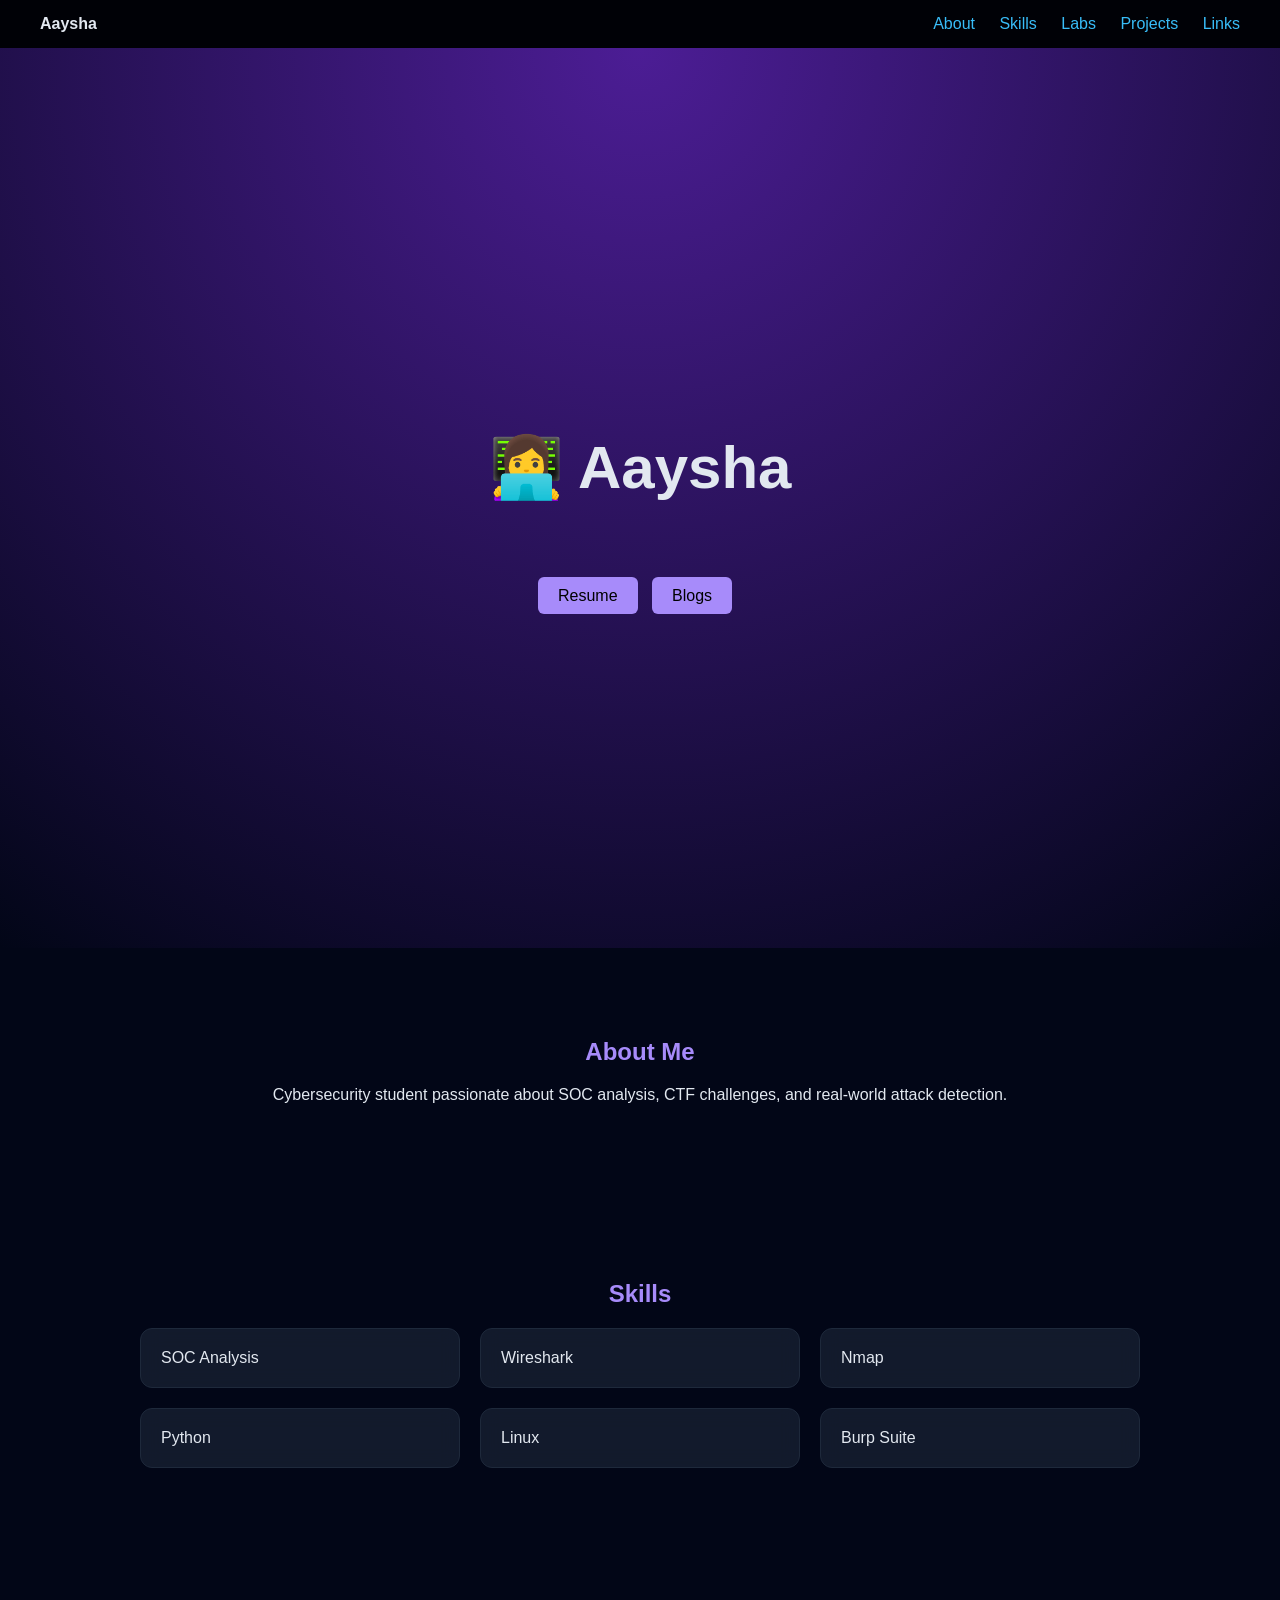
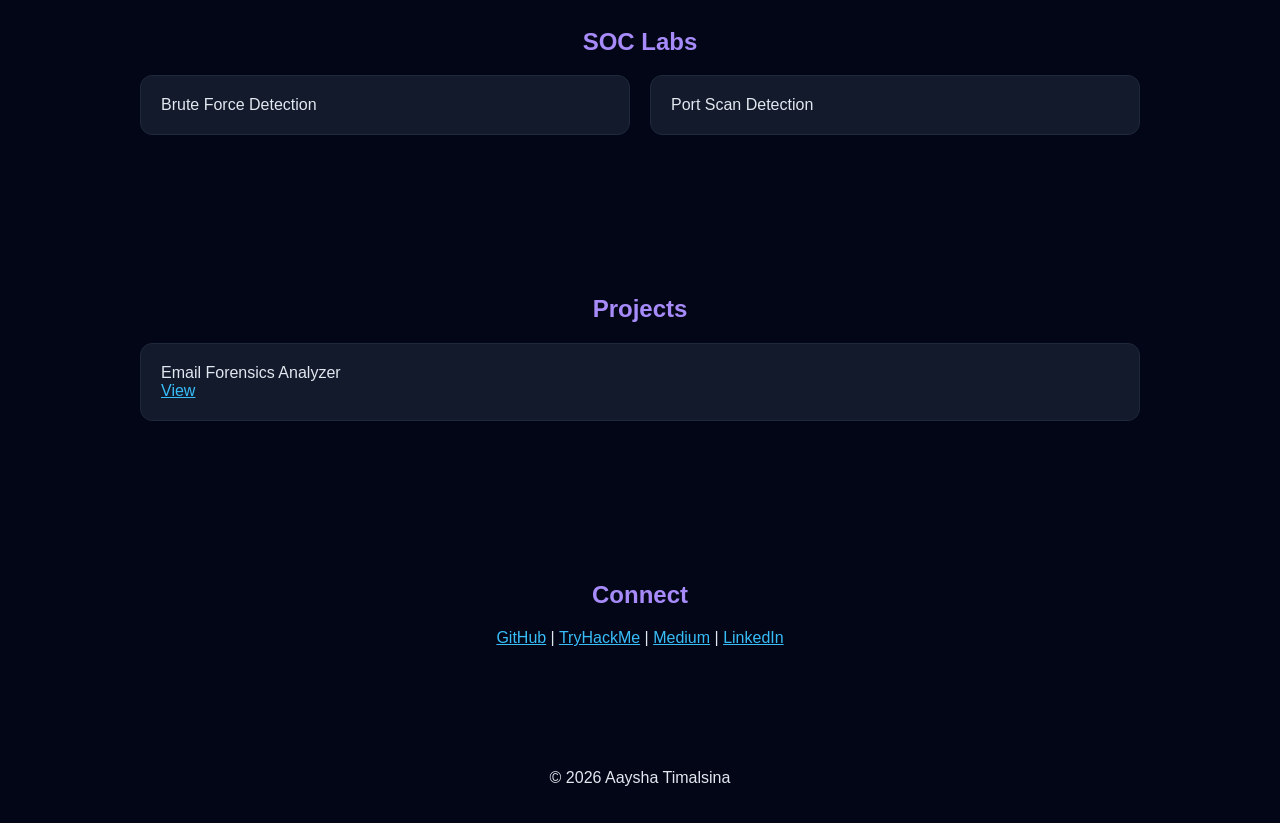
==== index.html @ 5ca28320 "Update index.html" ====
<!DOCTYPE html>

<html lang="en">
<head>
<meta charset="UTF-8">
<title>Aaysha | Cybersecurity Portfolio</title>

<style>
body {
  margin: 0;
  font-family: 'Segoe UI', sans-serif;
  background: #020617;
  color: #e2e8f0;
}

/* NAVBAR */
nav {
  display: flex;
  justify-content: space-between;
  padding: 15px 40px;
  background: rgba(0,0,0,0.7);
  backdrop-filter: blur(10px);
  position: sticky;
  top: 0;
}

nav a {
  color: #38bdf8;
  margin-left: 20px;
  text-decoration: none;
  transition: 0.3s;
}

nav a:hover {
  color: #a78bfa;
}

/* HERO */
.hero {
  height: 100vh;
  display: flex;
  flex-direction: column;
  justify-content: center;
  align-items: center;
  background: radial-gradient(circle at top, #4c1d95, #020617);
  text-align: center;
}

.hero h1 {
  font-size: 60px;
}

.typing {
  color: #a78bfa;
  font-size: 22px;
}

/* BUTTON */
.btn {
  margin-top: 15px;
  padding: 10px 20px;
  background: #a78bfa;
  color: black;
  border-radius: 6px;
  text-decoration: none;
  margin-right: 10px;
}

/* SECTION */
section {
  padding: 70px 20px;
  max-width: 1000px;
  margin: auto;
  opacity: 0;
  transform: translateY(40px);
  transition: 0.6s;
}

section.show {
  opacity: 1;
  transform: translateY(0);
}

h2 {
  text-align: center;
  color: #a78bfa;
}

/* GRID */
.grid {
  display: grid;
  grid-template-columns: repeat(auto-fit, minmax(250px, 1fr));
  gap: 20px;
}

/* CARD */
.card {
  background: rgba(30,41,59,0.6);
  padding: 20px;
  border-radius: 12px;
  backdrop-filter: blur(10px);
  border: 1px solid #1e293b;
  transition: 0.3s;
}

.card:hover {
  transform: translateY(-10px);
  border-color: #a78bfa;
  box-shadow: 0 0 20px #a78bfa33;
}

/* LINKS */
a {
  color: #38bdf8;
}

/* FOOTER */
footer {
  text-align: center;
  padding: 20px;
  background: #020617;
}
</style>

</head>

<body>

<nav>
  <div><strong>Aaysha</strong></div>
  <div>
    <a href="#about">About</a>
    <a href="#skills">Skills</a>
    <a href="#labs">Labs</a>
    <a href="#projects">Projects</a>
    <a href="#links">Links</a>
  </div>
</nav>

<div class="hero">
  <h1>👩‍💻 Aaysha</h1>
  <p class="typing" id="typing"></p>

  <div>
    <a href="resume.pdf" class="btn">Resume</a>
    <a href="blog.html" class="btn">Blogs</a>
  </div>
</div>

<section id="about">
  <h2>About Me</h2>
  <p style="text-align:center;">
    Cybersecurity student passionate about SOC analysis, CTF challenges, and real-world attack detection.
  </p>
</section>

<section id="skills">
  <h2>Skills</h2>
  <div class="grid">
    <div class="card">SOC Analysis</div>
    <div class="card">Wireshark</div>
    <div class="card">Nmap</div>
    <div class="card">Python</div>
    <div class="card">Linux</div>
    <div class="card">Burp Suite</div>
  </div>
</section>

<section id="labs">
  <h2>SOC Labs</h2>
  <div class="grid">
    <div class="card">Brute Force Detection</div>
    <div class="card">Port Scan Detection</div>
  </div>
</section>

<section id="projects">
  <h2>Projects</h2>
  <div class="grid">
    <div class="card">
      Email Forensics Analyzer<br>
      <a href="https://github.com/aaysha000/Email_Forensic_Tool">View</a>
    </div>
  </div>
</section>

<section id="links">
  <h2>Connect</h2>
  <p style="text-align:center;">
    <a href="https://github.com/aaysha000">GitHub</a> |
    <a href="https://tryhackme.com/p/aayshatimalsina">TryHackMe</a> |
    <a href="https://medium.com/@aayshatimalsina">Medium</a> |
    <a href="https://www.linkedin.com/in/aaysha-timalsina-07a197367/">LinkedIn</a>
  </p>
</section>

<footer>
  <p>© 2026 Aaysha Timalsina</p>
</footer>

<script>
const text = ["SOC Analyst", "CTF Player", "Cybersecurity Student"];
let i = 0, j = 0, current = "", isDeleting = false;

function type() {
  current = text[i];
  document.getElementById("typing").innerHTML = current.substring(0, j);

  if (!isDeleting && j < current.length) {
    j++;
  } else if (isDeleting && j > 0) {
    j--;
  } else {
    isDeleting = !isDeleting;
    if (!isDeleting) i = (i + 1) % text.length;
  }

  setTimeout(type, isDeleting ? 50 : 100);
}
type();

/* SCROLL ANIMATION */
const sections = document.querySelectorAll("section");
window.addEventListener("scroll", () => {
  sections.forEach(sec => {
    const top = sec.getBoundingClientRect().top;
    if (top < window.innerHeight - 100) {
      sec.classList.add("show");
    }
  });
});
</script>

</body>
</html>
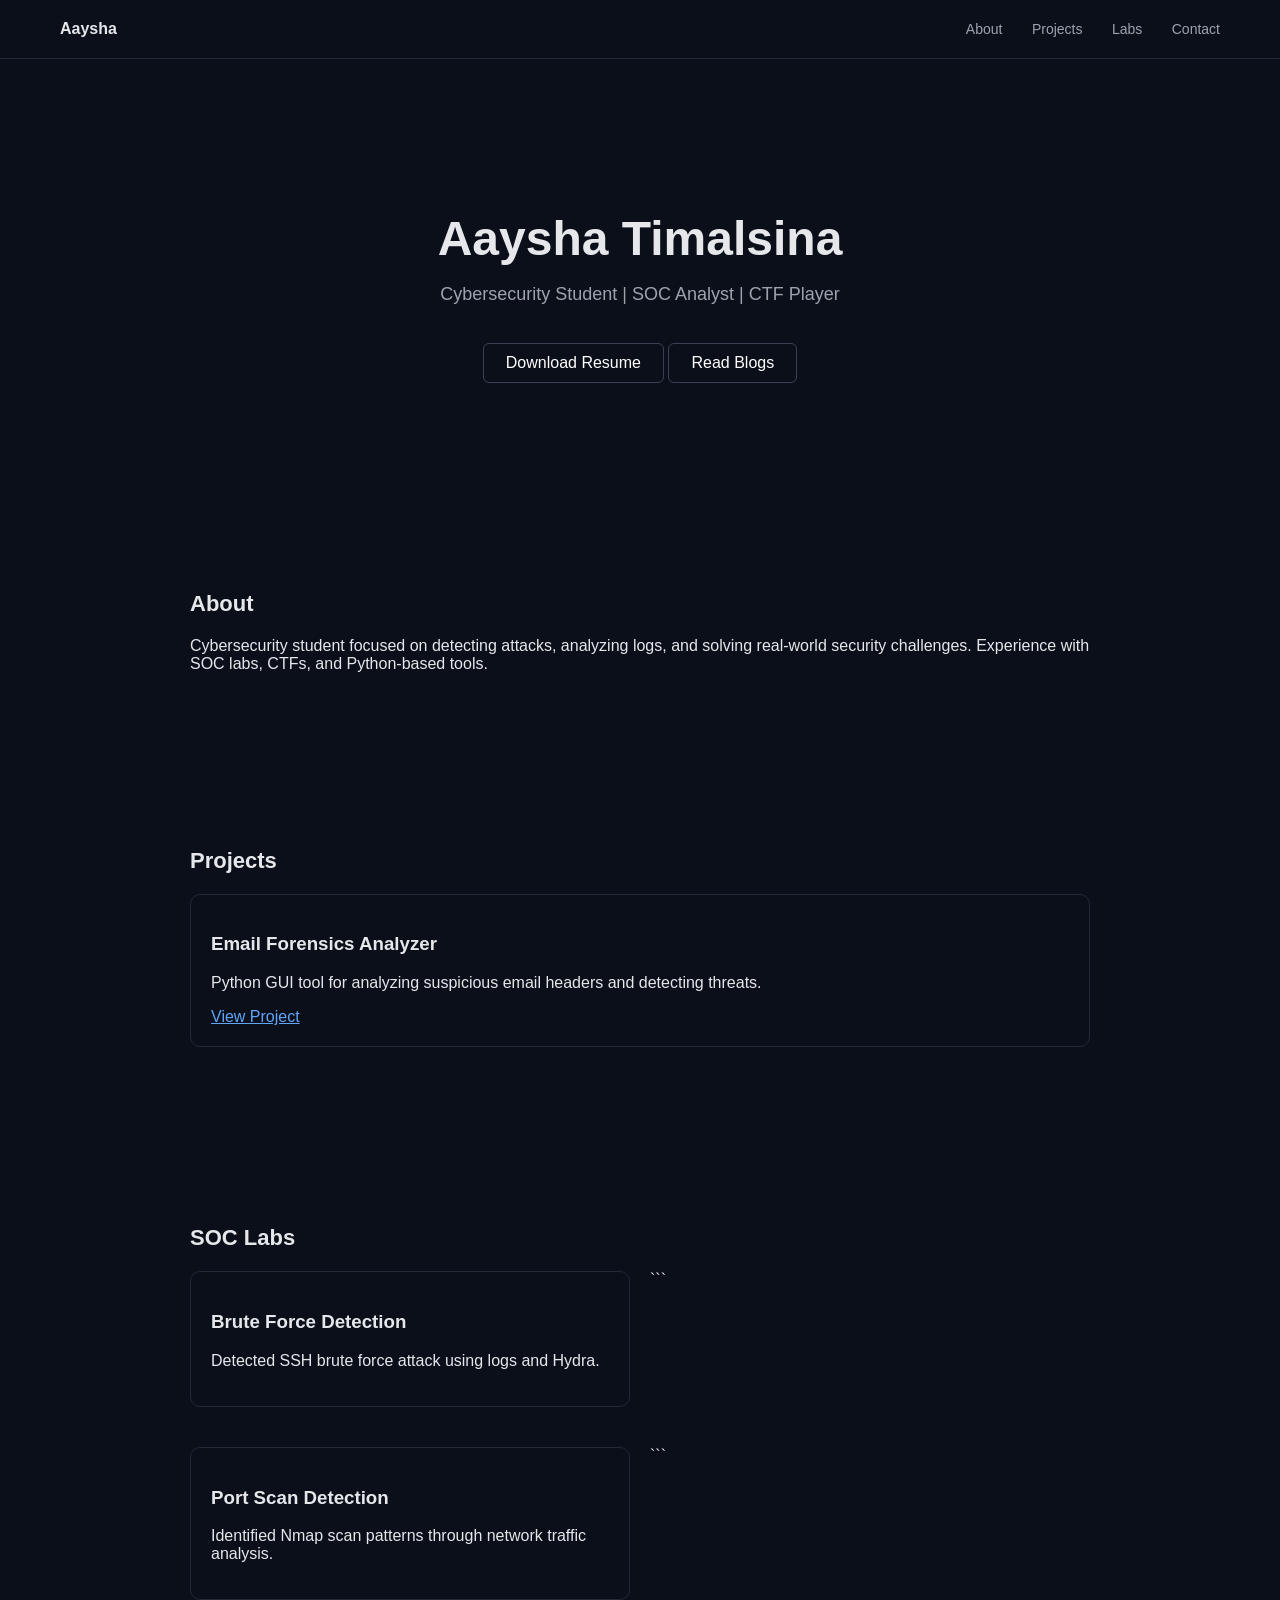
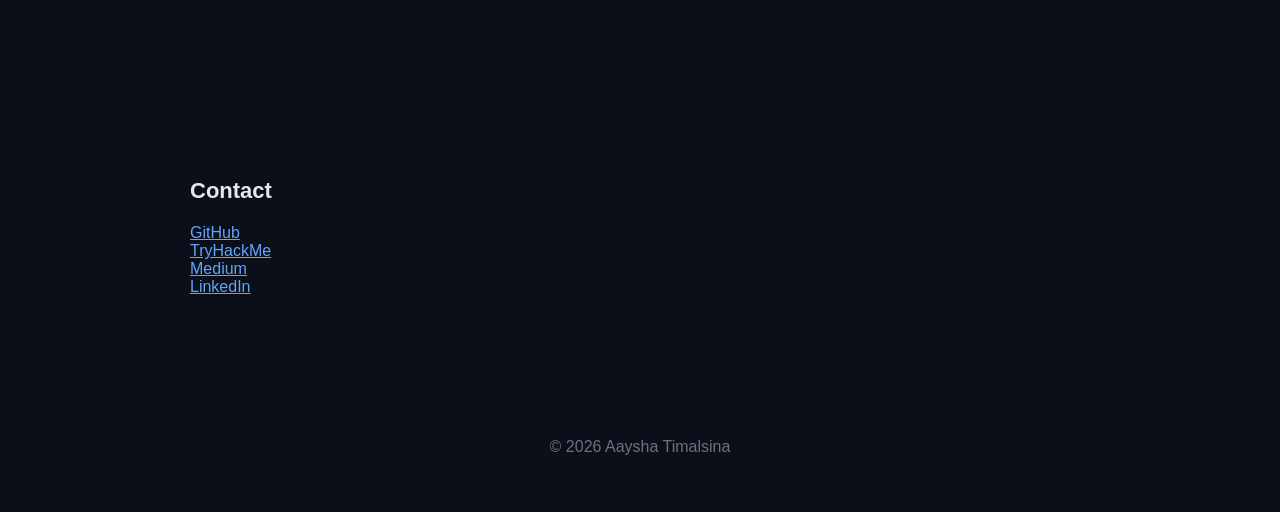
==== commit 57e41316: "Update index.html" ====
--- a/index.html
+++ b/index.html
@@ -3,122 +3,108 @@
 <html lang="en">
 <head>
 <meta charset="UTF-8">
-<title>Aaysha | Cybersecurity Portfolio</title>
+<title>Aaysha Timalsina | Cybersecurity Portfolio</title>
 
 <style>
 body {
   margin: 0;
-  font-family: 'Segoe UI', sans-serif;
-  background: #020617;
-  color: #e2e8f0;
+  font-family: -apple-system, BlinkMacSystemFont, "Segoe UI", sans-serif;
+  background: #0b0f19;
+  color: #e5e7eb;
 }
 
 /* NAVBAR */
 nav {
   display: flex;
   justify-content: space-between;
-  padding: 15px 40px;
-  background: rgba(0,0,0,0.7);
-  backdrop-filter: blur(10px);
-  position: sticky;
-  top: 0;
+  padding: 20px 60px;
+  border-bottom: 1px solid #1f2937;
 }
 
 nav a {
-  color: #38bdf8;
-  margin-left: 20px;
+  color: #9ca3af;
+  margin-left: 25px;
+  text-decoration: none;
+  font-size: 14px;
+}
+
+nav a:hover {
+  color: #ffffff;
+}
+
+/* HERO */
+.hero {
+  padding: 120px 20px;
+  text-align: center;
+}
+
+.hero h1 {
+  font-size: 48px;
+  margin-bottom: 10px;
+}
+
+.hero p {
+  font-size: 18px;
+  color: #9ca3af;
+}
+
+.btn {
+  display: inline-block;
+  margin-top: 20px;
+  padding: 10px 22px;
+  border: 1px solid #374151;
+  border-radius: 6px;
+  color: white;
   text-decoration: none;
   transition: 0.3s;
 }
 
-nav a:hover {
-  color: #a78bfa;
-}
-
-/* HERO */
-.hero {
-  height: 100vh;
-  display: flex;
-  flex-direction: column;
-  justify-content: center;
-  align-items: center;
-  background: radial-gradient(circle at top, #4c1d95, #020617);
-  text-align: center;
-}
-
-.hero h1 {
-  font-size: 60px;
-}
-
-.typing {
-  color: #a78bfa;
-  font-size: 22px;
-}
-
-/* BUTTON */
-.btn {
-  margin-top: 15px;
-  padding: 10px 20px;
-  background: #a78bfa;
-  color: black;
-  border-radius: 6px;
-  text-decoration: none;
-  margin-right: 10px;
+.btn:hover {
+  background: #111827;
 }
 
 /* SECTION */
 section {
+  max-width: 900px;
+  margin: auto;
   padding: 70px 20px;
-  max-width: 1000px;
-  margin: auto;
-  opacity: 0;
-  transform: translateY(40px);
-  transition: 0.6s;
-}
-
-section.show {
-  opacity: 1;
-  transform: translateY(0);
 }
 
 h2 {
-  text-align: center;
-  color: #a78bfa;
+  font-size: 22px;
+  margin-bottom: 20px;
+}
+
+/* CARDS */
+.card {
+  padding: 20px;
+  border: 1px solid #1f2937;
+  border-radius: 10px;
+  margin-bottom: 20px;
+  transition: 0.3s;
+}
+
+.card:hover {
+  border-color: #4b5563;
 }
 
 /* GRID */
 .grid {
   display: grid;
-  grid-template-columns: repeat(auto-fit, minmax(250px, 1fr));
+  grid-template-columns: 1fr 1fr;
   gap: 20px;
-}
-
-/* CARD */
-.card {
-  background: rgba(30,41,59,0.6);
-  padding: 20px;
-  border-radius: 12px;
-  backdrop-filter: blur(10px);
-  border: 1px solid #1e293b;
-  transition: 0.3s;
-}
-
-.card:hover {
-  transform: translateY(-10px);
-  border-color: #a78bfa;
-  box-shadow: 0 0 20px #a78bfa33;
 }
 
 /* LINKS */
 a {
-  color: #38bdf8;
+  color: #60a5fa;
 }
 
 /* FOOTER */
 footer {
   text-align: center;
-  padding: 20px;
-  background: #020617;
+  padding: 40px;
+  color: #6b7280;
 }
 </style>
 
@@ -130,106 +116,74 @@
   <div><strong>Aaysha</strong></div>
   <div>
     <a href="#about">About</a>
-    <a href="#skills">Skills</a>
+    <a href="#projects">Projects</a>
     <a href="#labs">Labs</a>
-    <a href="#projects">Projects</a>
-    <a href="#links">Links</a>
+    <a href="#contact">Contact</a>
   </div>
 </nav>
 
 <div class="hero">
-  <h1>👩‍💻 Aaysha</h1>
-  <p class="typing" id="typing"></p>
+  <h1>Aaysha Timalsina</h1>
+  <p>Cybersecurity Student | SOC Analyst | CTF Player</p>
 
-  <div>
-    <a href="resume.pdf" class="btn">Resume</a>
-    <a href="blog.html" class="btn">Blogs</a>
-  </div>
+<a href="resume.pdf" class="btn">Download Resume</a> <a href="blog.html" class="btn">Read Blogs</a>
+
 </div>
 
 <section id="about">
-  <h2>About Me</h2>
-  <p style="text-align:center;">
-    Cybersecurity student passionate about SOC analysis, CTF challenges, and real-world attack detection.
+  <h2>About</h2>
+  <p>
+    Cybersecurity student focused on detecting attacks, analyzing logs, and solving 
+    real-world security challenges. Experience with SOC labs, CTFs, and Python-based tools.
   </p>
 </section>
 
-<section id="skills">
-  <h2>Skills</h2>
-  <div class="grid">
-    <div class="card">SOC Analysis</div>
-    <div class="card">Wireshark</div>
-    <div class="card">Nmap</div>
-    <div class="card">Python</div>
-    <div class="card">Linux</div>
-    <div class="card">Burp Suite</div>
+<section id="projects">
+  <h2>Projects</h2>
+
+  <div class="card">
+    <h3>Email Forensics Analyzer</h3>
+    <p>Python GUI tool for analyzing suspicious email headers and detecting threats.</p>
+    <a href="https://github.com/aaysha000/Email_Forensic_Tool">View Project</a>
   </div>
+
 </section>
 
 <section id="labs">
   <h2>SOC Labs</h2>
+
   <div class="grid">
-    <div class="card">Brute Force Detection</div>
-    <div class="card">Port Scan Detection</div>
+    <div class="card">
+      <h3>Brute Force Detection</h3>
+      <p>Detected SSH brute force attack using logs and Hydra.</p>
+    </div>
+
+```
+<div class="card">
+  <h3>Port Scan Detection</h3>
+  <p>Identified Nmap scan patterns through network traffic analysis.</p>
+</div>
+```
+
   </div>
+
 </section>
 
-<section id="projects">
-  <h2>Projects</h2>
-  <div class="grid">
-    <div class="card">
-      Email Forensics Analyzer<br>
-      <a href="https://github.com/aaysha000/Email_Forensic_Tool">View</a>
-    </div>
-  </div>
-</section>
+<section id="contact">
+  <h2>Contact</h2>
 
-<section id="links">
-  <h2>Connect</h2>
-  <p style="text-align:center;">
-    <a href="https://github.com/aaysha000">GitHub</a> |
-    <a href="https://tryhackme.com/p/aayshatimalsina">TryHackMe</a> |
-    <a href="https://medium.com/@aayshatimalsina">Medium</a> |
+  <p>
+    <a href="https://github.com/aaysha000">GitHub</a><br>
+    <a href="https://tryhackme.com/p/aayshatimalsina">TryHackMe</a><br>
+    <a href="https://medium.com/@aayshatimalsina">Medium</a><br>
     <a href="https://www.linkedin.com/in/aaysha-timalsina-07a197367/">LinkedIn</a>
   </p>
+
 </section>
 
 <footer>
   <p>© 2026 Aaysha Timalsina</p>
 </footer>
 
-<script>
-const text = ["SOC Analyst", "CTF Player", "Cybersecurity Student"];
-let i = 0, j = 0, current = "", isDeleting = false;
-
-function type() {
-  current = text[i];
-  document.getElementById("typing").innerHTML = current.substring(0, j);
-
-  if (!isDeleting && j < current.length) {
-    j++;
-  } else if (isDeleting && j > 0) {
-    j--;
-  } else {
-    isDeleting = !isDeleting;
-    if (!isDeleting) i = (i + 1) % text.length;
-  }
-
-  setTimeout(type, isDeleting ? 50 : 100);
-}
-type();
-
-/* SCROLL ANIMATION */
-const sections = document.querySelectorAll("section");
-window.addEventListener("scroll", () => {
-  sections.forEach(sec => {
-    const top = sec.getBoundingClientRect().top;
-    if (top < window.innerHeight - 100) {
-      sec.classList.add("show");
-    }
-  });
-});
-</script>
-
 </body>
 </html>
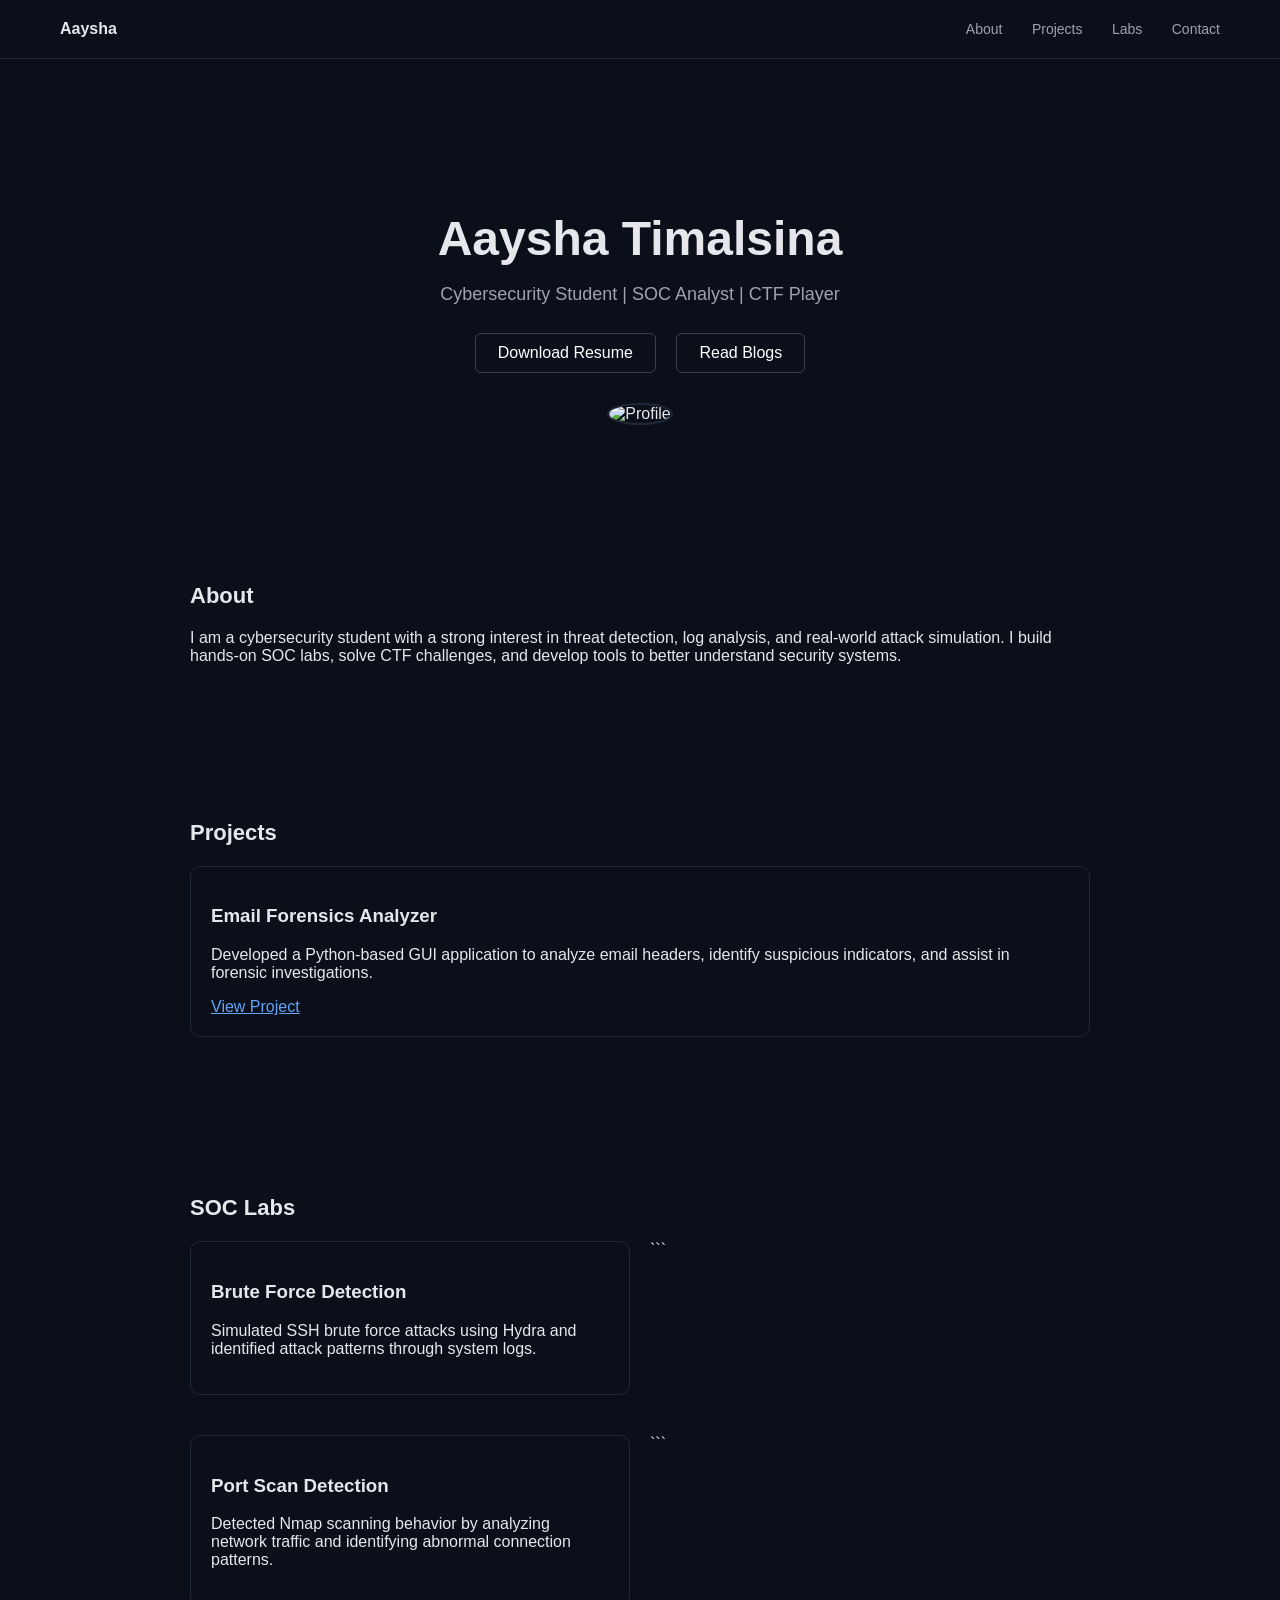
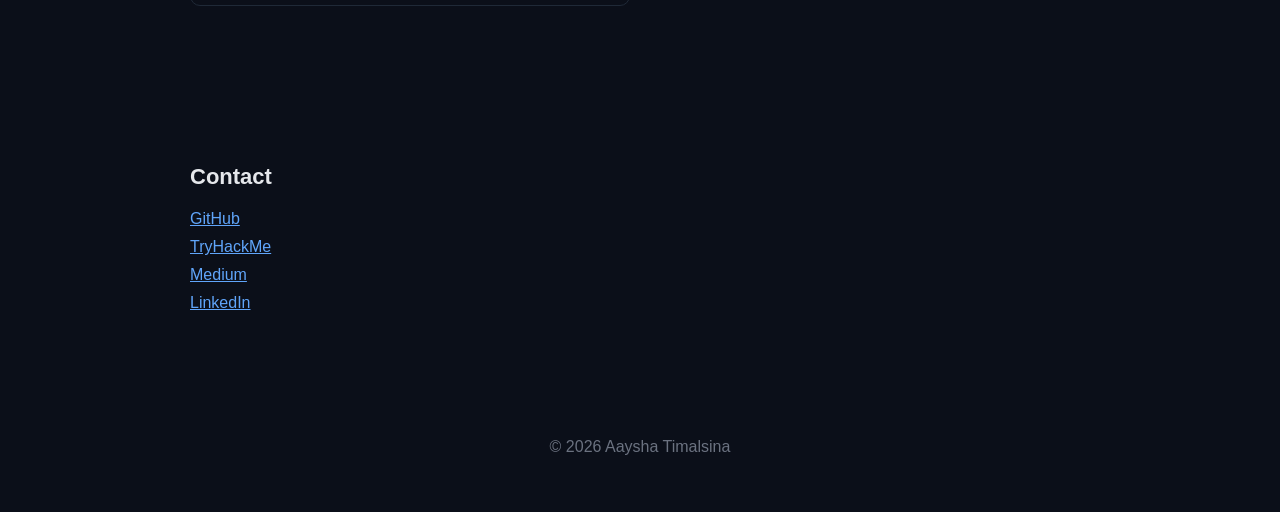
==== commit 66818c06: "Update index.html" ====
--- a/index.html
+++ b/index.html
@@ -34,7 +34,7 @@
 
 /* HERO */
 .hero {
-  padding: 120px 20px;
+  padding: 120px 20px 80px;
   text-align: center;
 }
 
@@ -50,7 +50,7 @@
 
 .btn {
   display: inline-block;
-  margin-top: 20px;
+  margin: 10px 8px 0;
   padding: 10px 22px;
   border: 1px solid #374151;
   border-radius: 6px;
@@ -63,11 +63,23 @@
   background: #111827;
 }
 
+/* PROFILE IMAGE */
+.profile {
+  margin-top: 30px;
+}
+
+.profile img {
+  width: 120px;
+  height: 120px;
+  border-radius: 50%;
+  border: 2px solid #1f2937;
+}
+
 /* SECTION */
 section {
   max-width: 900px;
   margin: auto;
-  padding: 70px 20px;
+  padding: 60px 20px;
 }
 
 h2 {
@@ -100,11 +112,27 @@
   color: #60a5fa;
 }
 
+/* CONTACT */
+.contact a {
+  display: block;
+  margin-bottom: 10px;
+}
+
 /* FOOTER */
 footer {
   text-align: center;
   padding: 40px;
   color: #6b7280;
+}
+
+/* RESPONSIVE */
+@media (max-width: 768px) {
+  nav {
+    padding: 20px;
+  }
+  .grid {
+    grid-template-columns: 1fr;
+  }
 }
 </style>
 
@@ -128,13 +156,19 @@
 
 <a href="resume.pdf" class="btn">Download Resume</a> <a href="blog.html" class="btn">Read Blogs</a>
 
+  <!-- OPTIONAL PROFILE IMAGE -->
+
+  <div class="profile">
+    <img src="profile.jpg" alt="Profile">
+  </div>
 </div>
 
 <section id="about">
   <h2>About</h2>
   <p>
-    Cybersecurity student focused on detecting attacks, analyzing logs, and solving 
-    real-world security challenges. Experience with SOC labs, CTFs, and Python-based tools.
+    I am a cybersecurity student with a strong interest in threat detection, 
+    log analysis, and real-world attack simulation. I build hands-on SOC labs, 
+    solve CTF challenges, and develop tools to better understand security systems.
   </p>
 </section>
 
@@ -143,7 +177,10 @@
 
   <div class="card">
     <h3>Email Forensics Analyzer</h3>
-    <p>Python GUI tool for analyzing suspicious email headers and detecting threats.</p>
+    <p>
+      Developed a Python-based GUI application to analyze email headers, 
+      identify suspicious indicators, and assist in forensic investigations.
+    </p>
     <a href="https://github.com/aaysha000/Email_Forensic_Tool">View Project</a>
   </div>
 
@@ -155,13 +192,19 @@
   <div class="grid">
     <div class="card">
       <h3>Brute Force Detection</h3>
-      <p>Detected SSH brute force attack using logs and Hydra.</p>
+      <p>
+        Simulated SSH brute force attacks using Hydra and identified attack 
+        patterns through system logs.
+      </p>
     </div>
 
 ```
 <div class="card">
   <h3>Port Scan Detection</h3>
-  <p>Identified Nmap scan patterns through network traffic analysis.</p>
+  <p>
+    Detected Nmap scanning behavior by analyzing network traffic and 
+    identifying abnormal connection patterns.
+  </p>
 </div>
 ```
 
@@ -172,12 +215,12 @@
 <section id="contact">
   <h2>Contact</h2>
 
-  <p>
-    <a href="https://github.com/aaysha000">GitHub</a><br>
-    <a href="https://tryhackme.com/p/aayshatimalsina">TryHackMe</a><br>
-    <a href="https://medium.com/@aayshatimalsina">Medium</a><br>
+  <div class="contact">
+    <a href="https://github.com/aaysha000">GitHub</a>
+    <a href="https://tryhackme.com/p/aayshatimalsina">TryHackMe</a>
+    <a href="https://medium.com/@aayshatimalsina">Medium</a>
     <a href="https://www.linkedin.com/in/aaysha-timalsina-07a197367/">LinkedIn</a>
-  </p>
+  </div>
 
 </section>
 
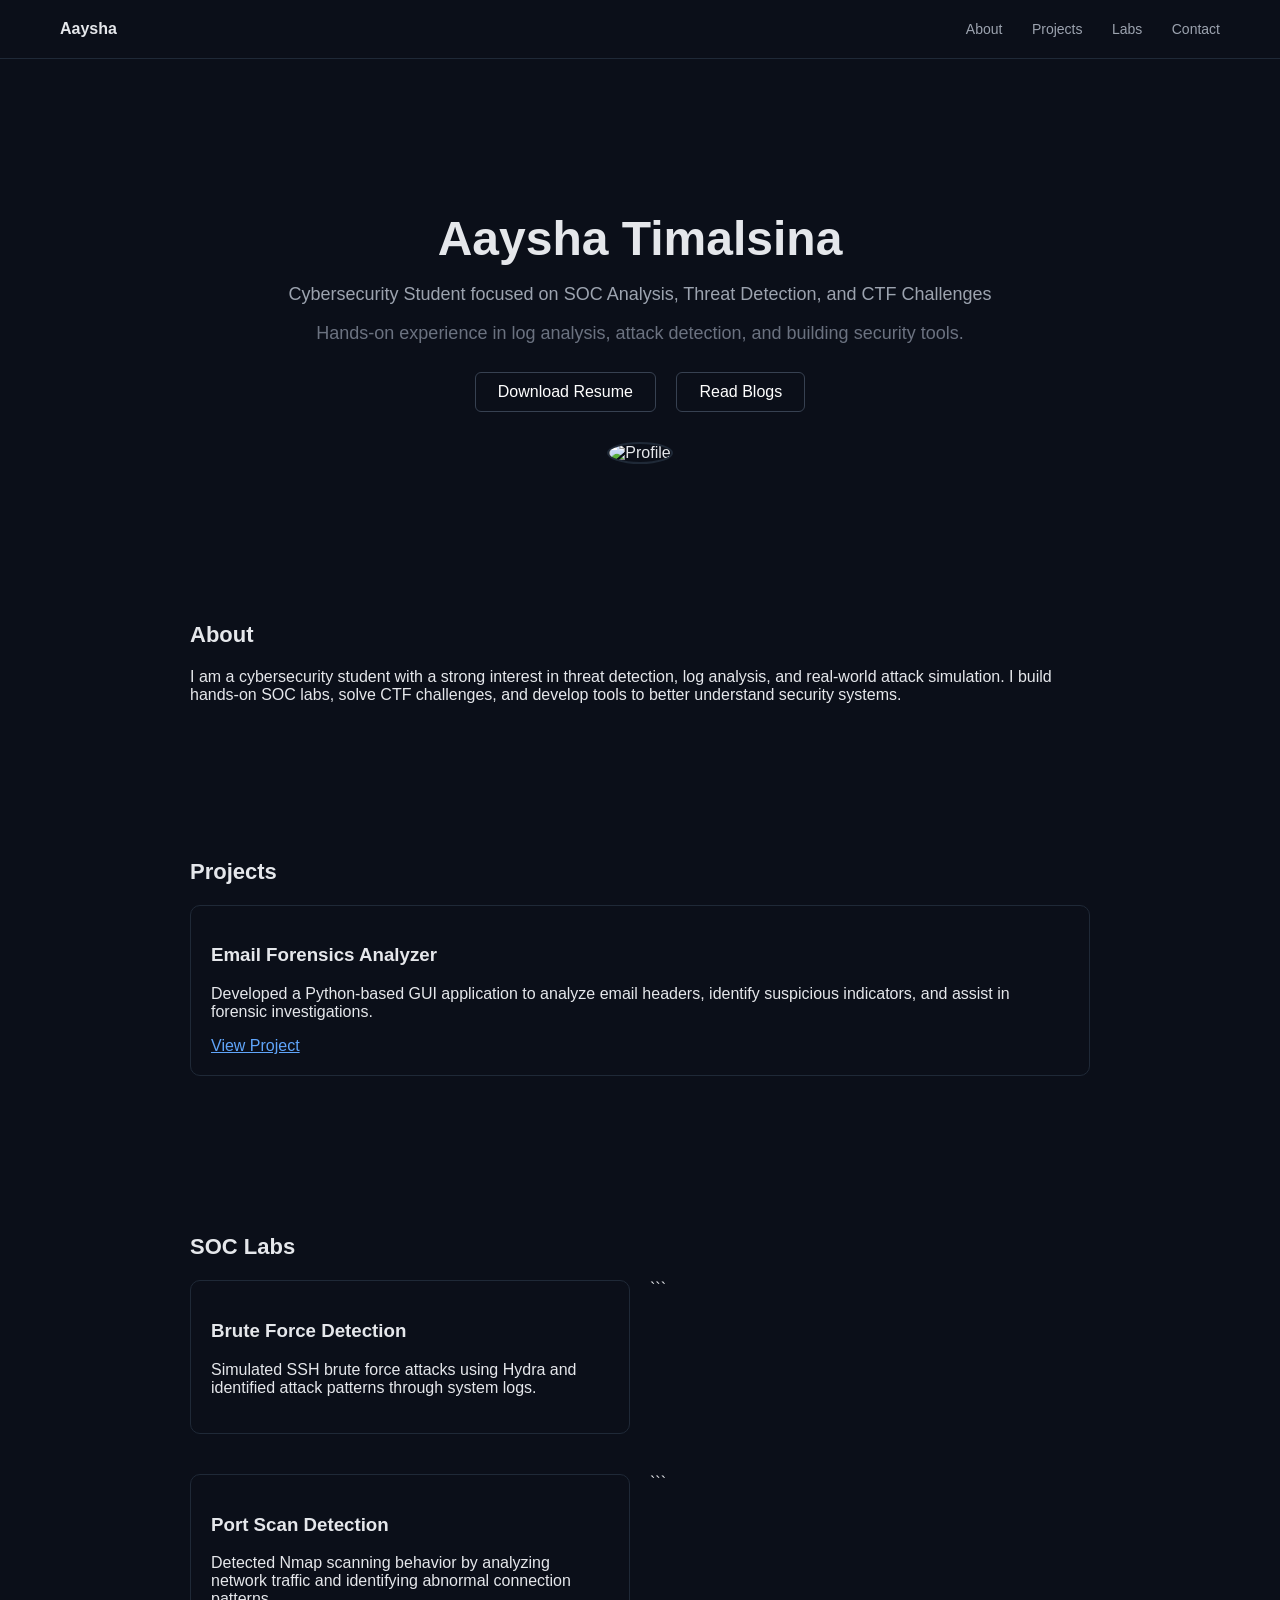
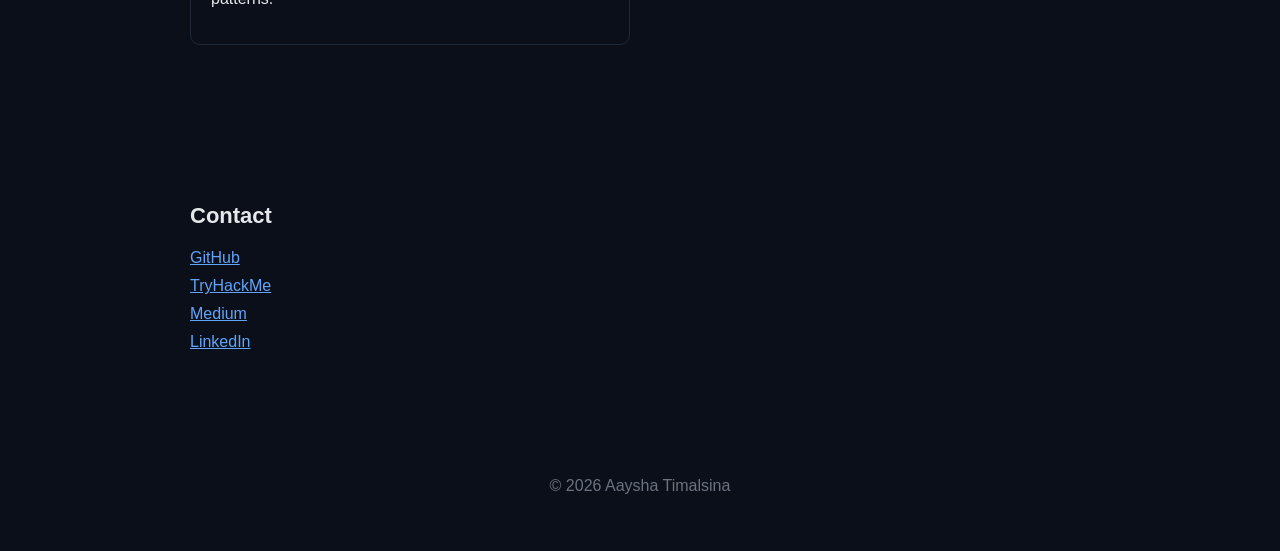
==== commit b023c73b: "Update index.html" ====
--- a/index.html
+++ b/index.html
@@ -151,8 +151,11 @@
 </nav>
 
 <div class="hero">
-  <h1>Aaysha Timalsina</h1>
-  <p>Cybersecurity Student | SOC Analyst | CTF Player</p>
+ <h1>Aaysha Timalsina</h1>
+ <p>Cybersecurity Student focused on SOC Analysis, Threat Detection, and CTF Challenges</p>
+ <p style="color:#6b7280; margin-top:10px;">
+    Hands-on experience in log analysis, attack detection, and building security tools.
+ </p>
 
 <a href="resume.pdf" class="btn">Download Resume</a> <a href="blog.html" class="btn">Read Blogs</a>
 
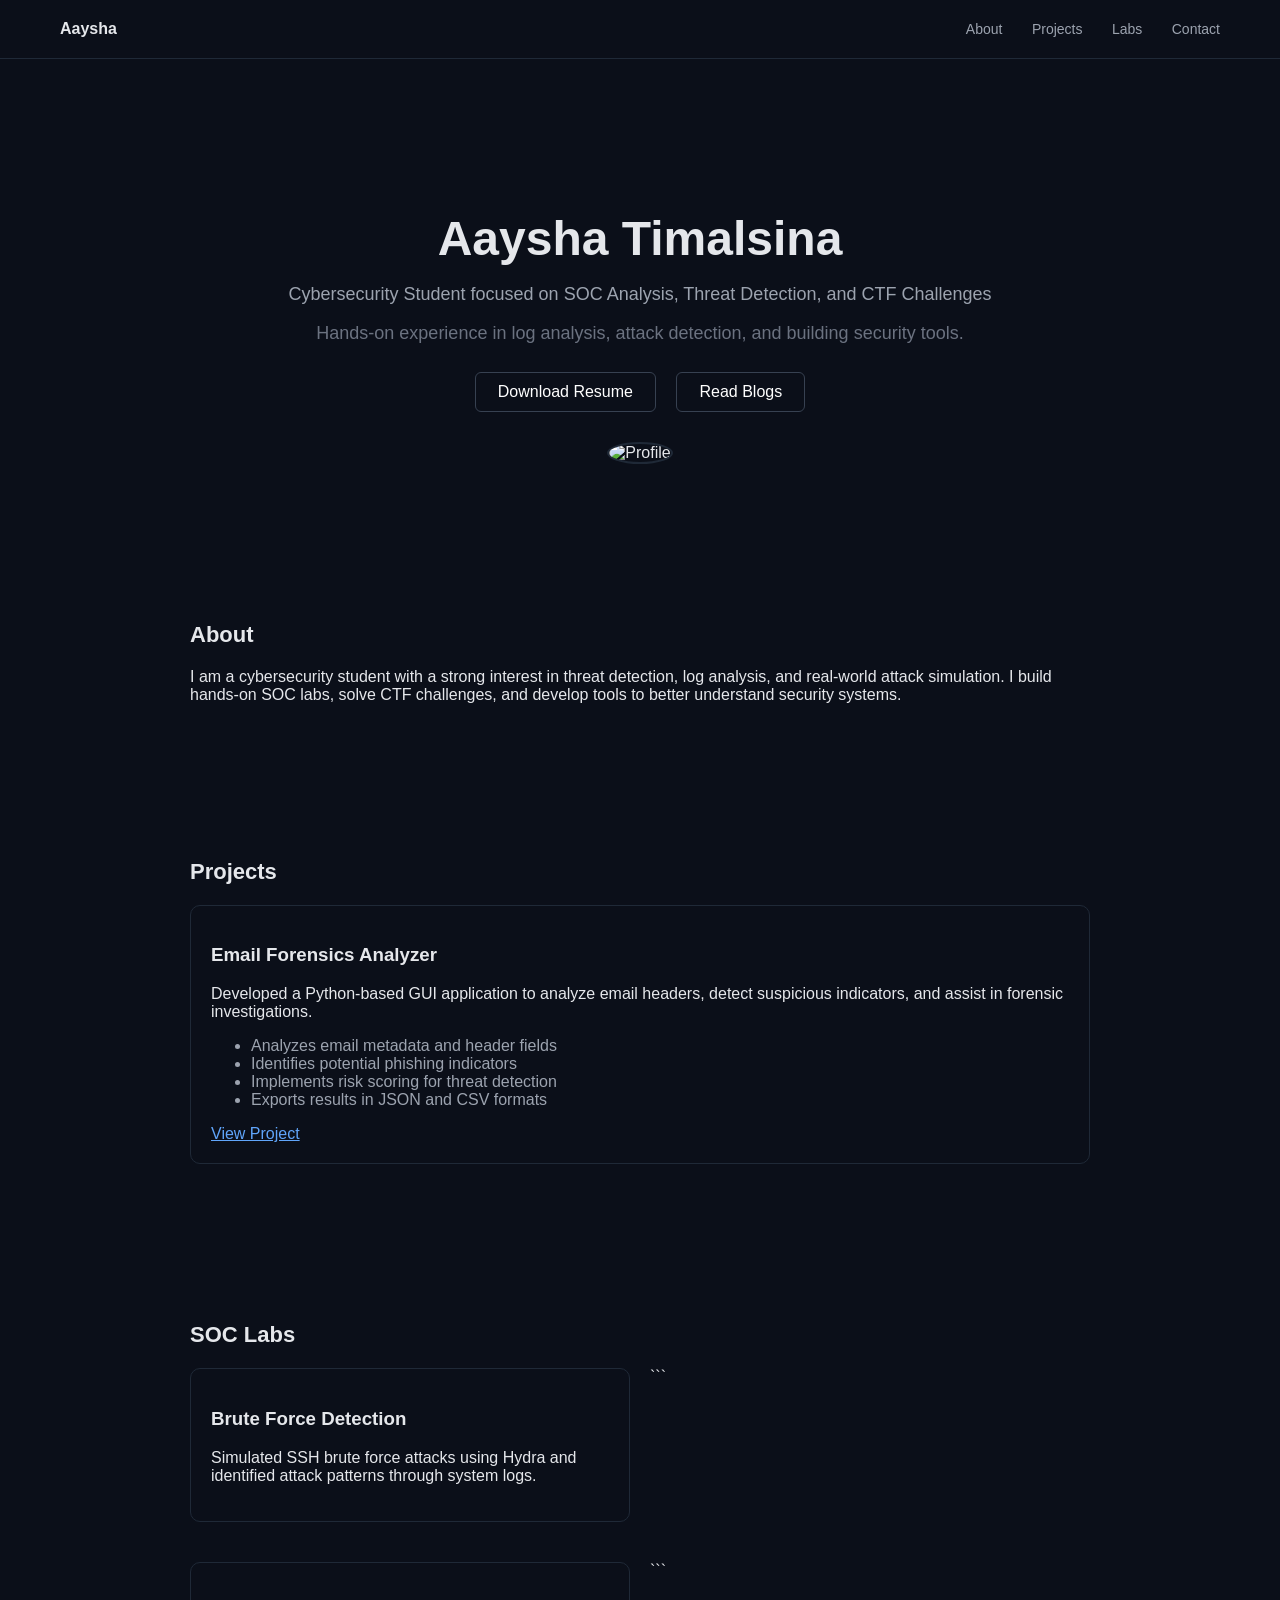
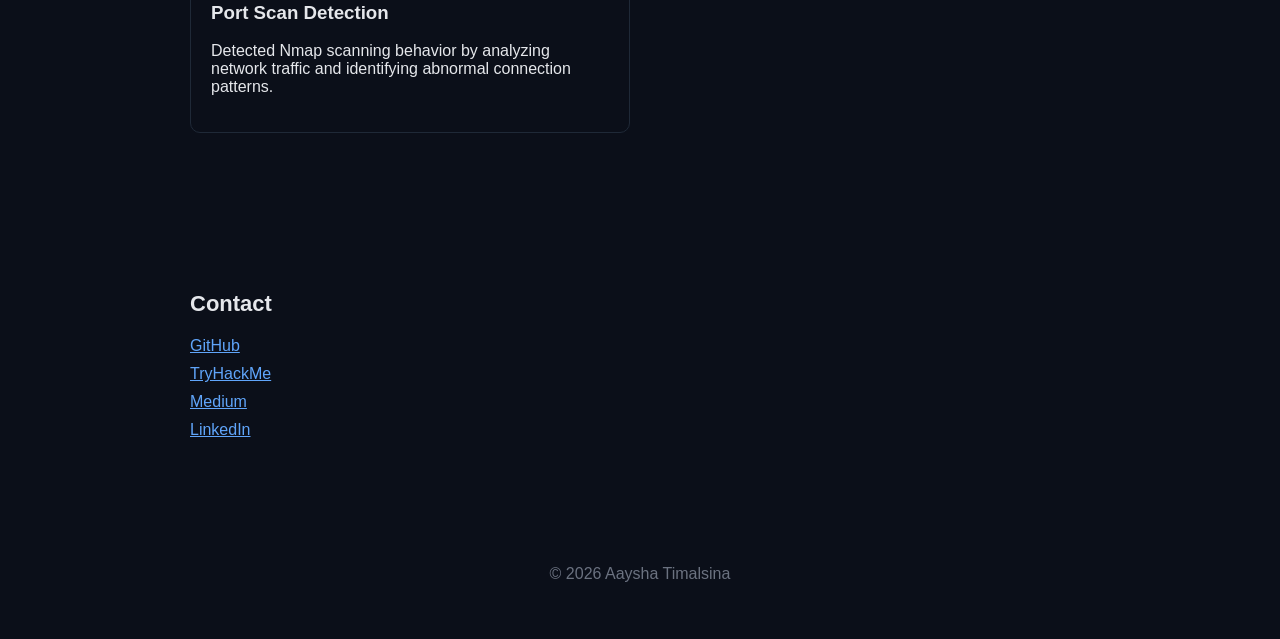
==== commit c34e2691: "Update index.html" ====
--- a/index.html
+++ b/index.html
@@ -180,11 +180,19 @@
 
   <div class="card">
     <h3>Email Forensics Analyzer</h3>
-    <p>
-      Developed a Python-based GUI application to analyze email headers, 
-      identify suspicious indicators, and assist in forensic investigations.
-    </p>
-    <a href="https://github.com/aaysha000/Email_Forensic_Tool">View Project</a>
+<p>
+Developed a Python-based GUI application to analyze email headers, detect suspicious indicators,
+and assist in forensic investigations.
+</p>
+
+<ul style="margin-top:10px; color:#9ca3af;">
+  <li>Analyzes email metadata and header fields</li>
+  <li>Identifies potential phishing indicators</li>
+  <li>Implements risk scoring for threat detection</li>
+  <li>Exports results in JSON and CSV formats</li>
+</ul>
+
+<a href="https://github.com/aaysha000/Email_Forensic_Tool">View Project</a>
   </div>
 
 </section>
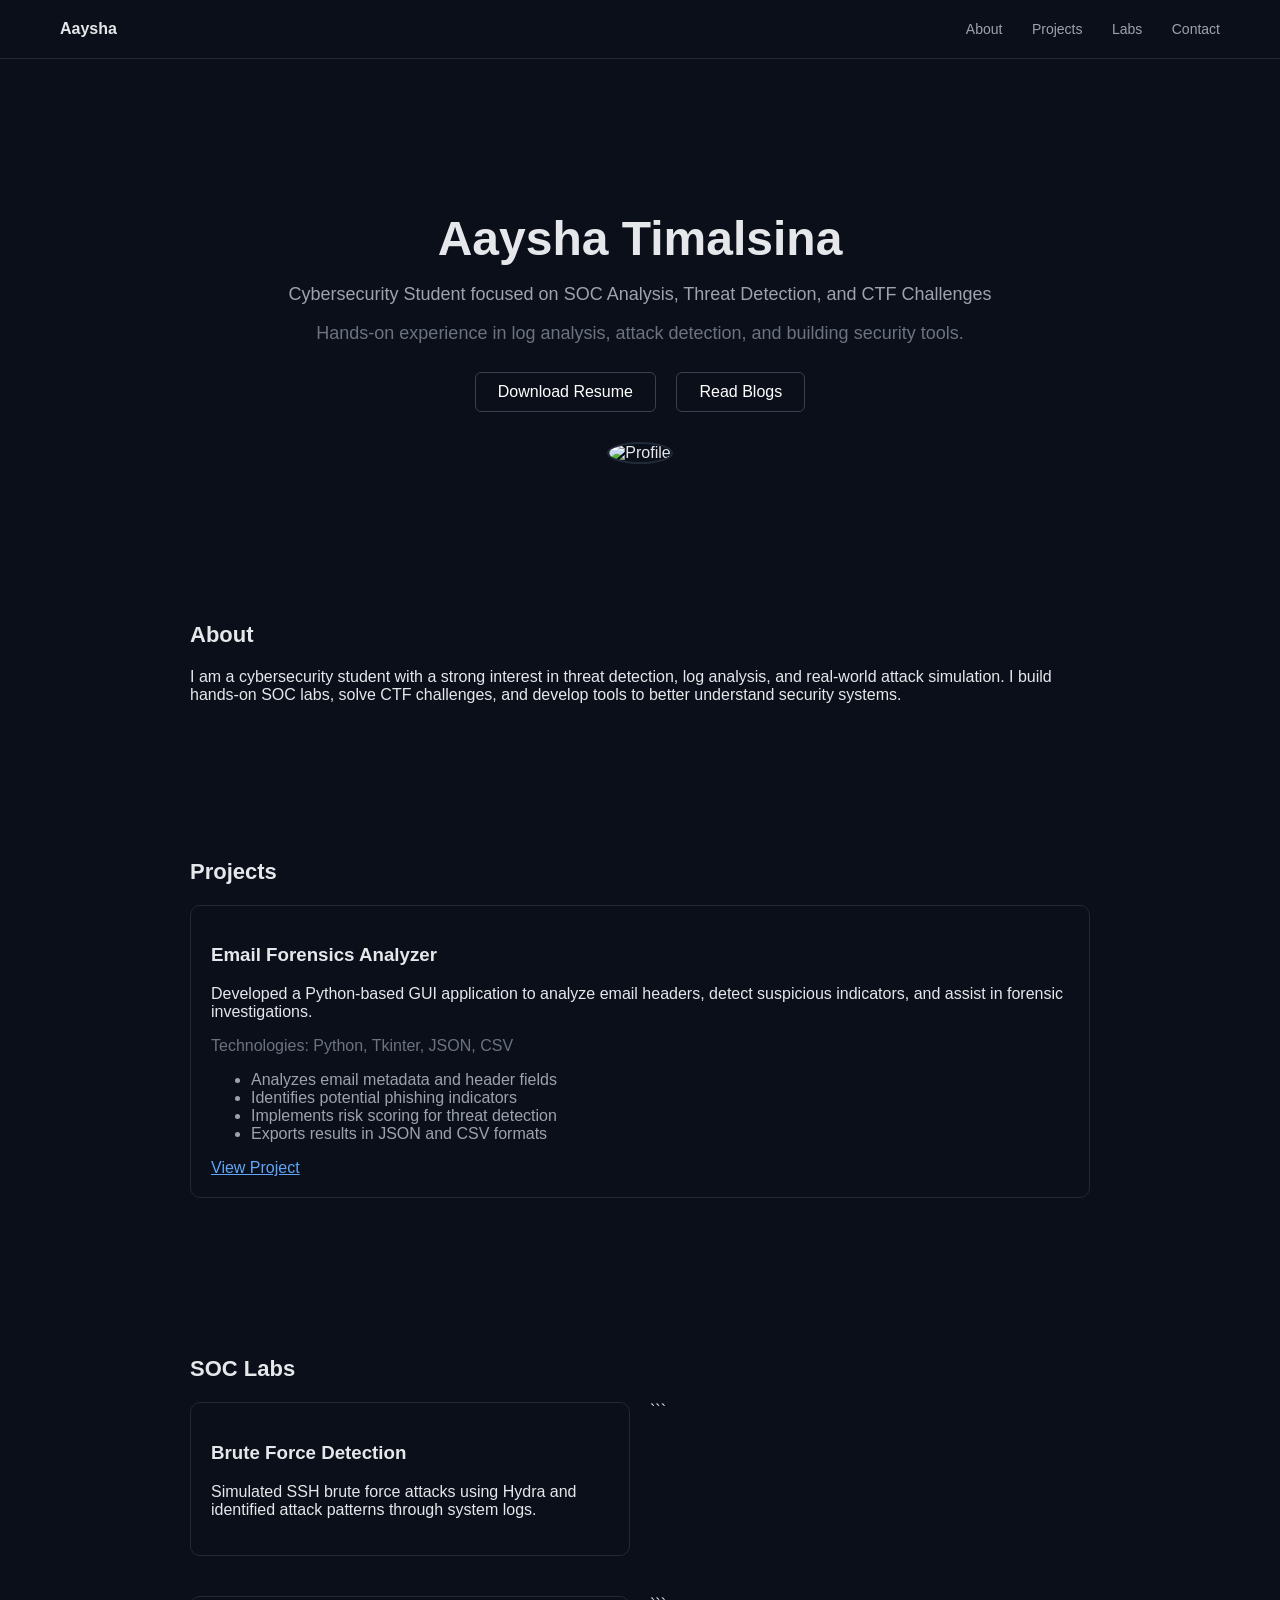
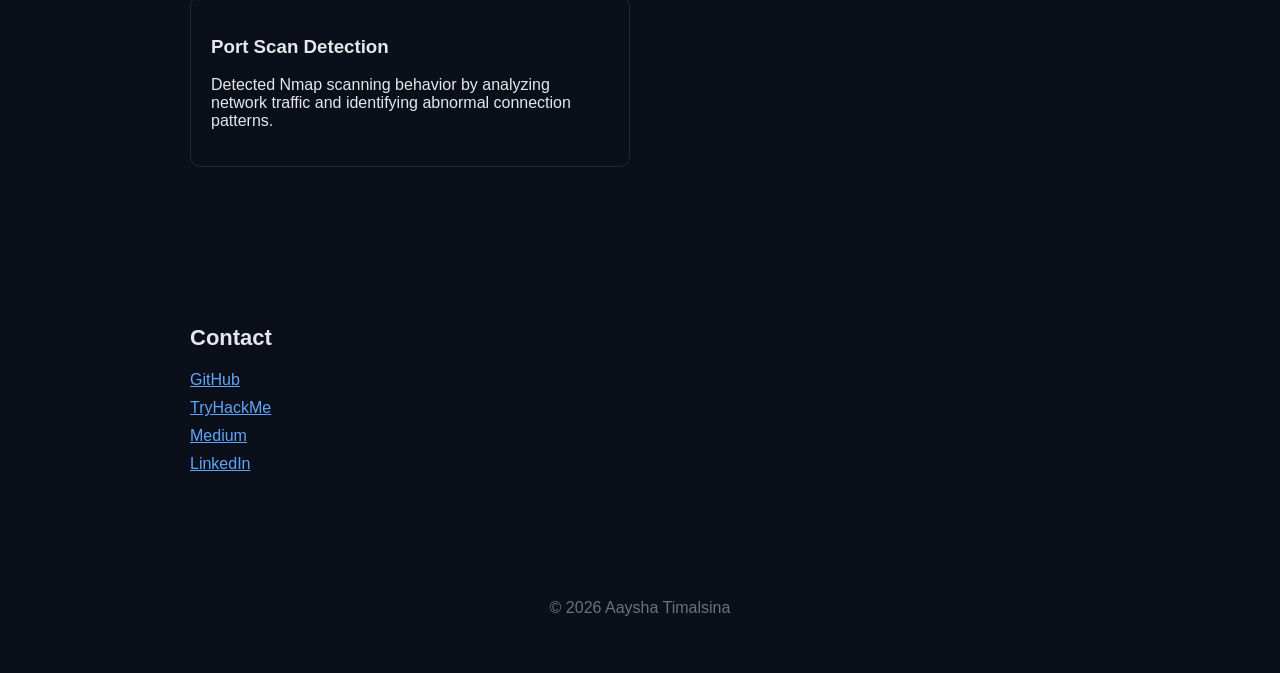
==== commit 5daeccdc: "Update index.html" ====
--- a/index.html
+++ b/index.html
@@ -184,6 +184,9 @@
 Developed a Python-based GUI application to analyze email headers, detect suspicious indicators,
 and assist in forensic investigations.
 </p>
+<p style="color:#6b7280; margin-top:10px;">
+Technologies: Python, Tkinter, JSON, CSV
+</p>
 
 <ul style="margin-top:10px; color:#9ca3af;">
   <li>Analyzes email metadata and header fields</li>
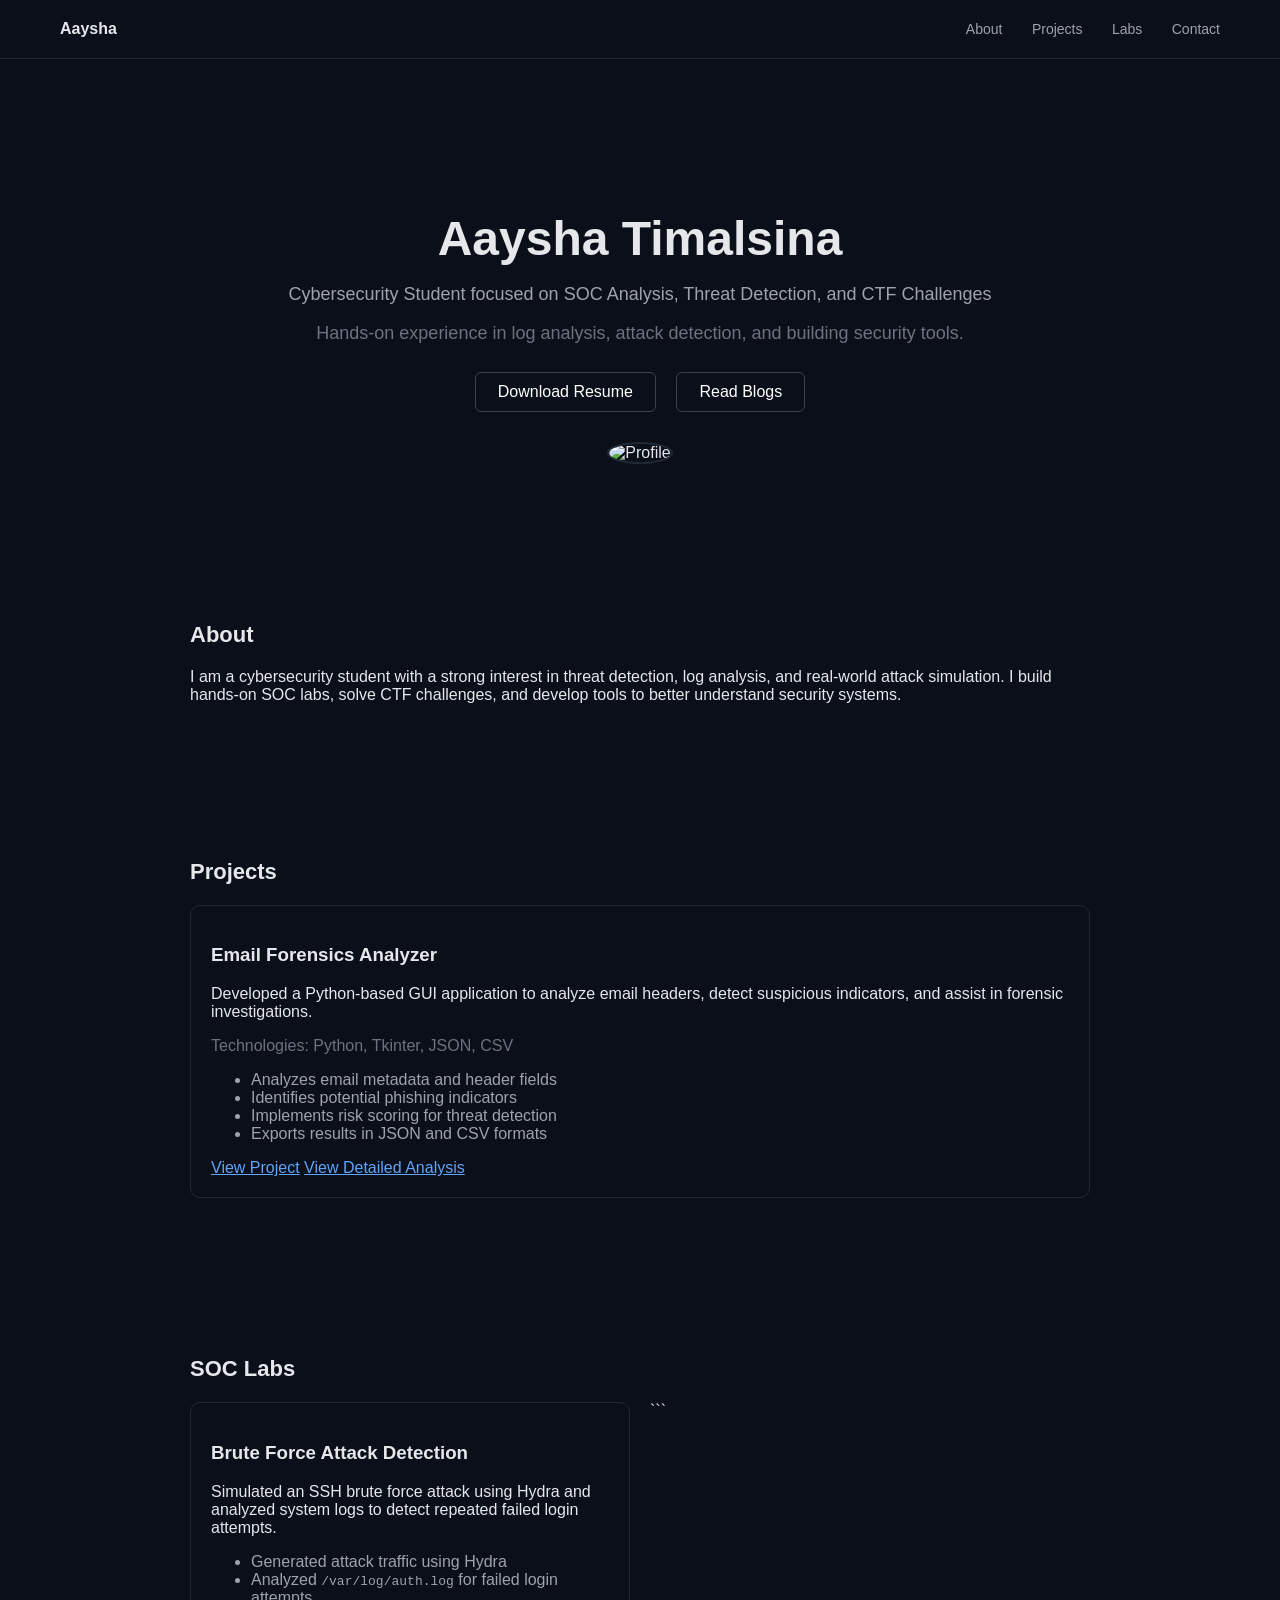
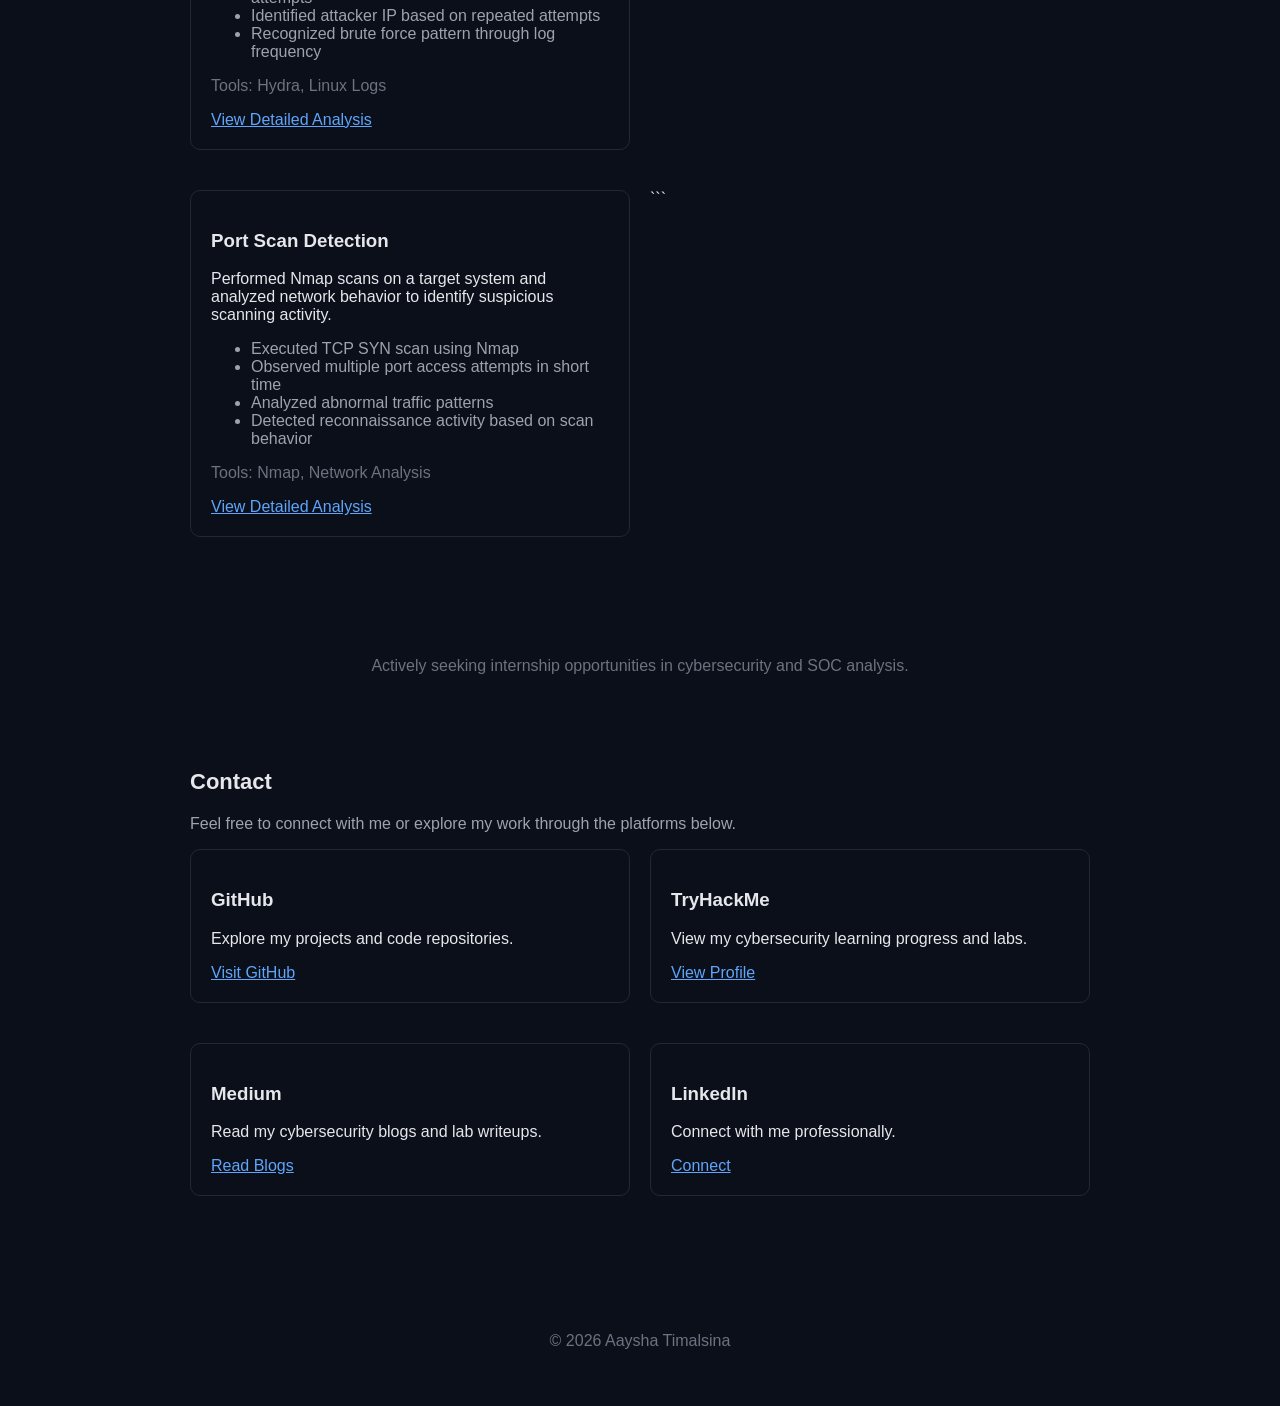
==== commit 706b99bb: "Update index.html" ====
--- a/index.html
+++ b/index.html
@@ -196,6 +196,7 @@
 </ul>
 
 <a href="https://github.com/aaysha000/Email_Forensic_Tool">View Project</a>
+<a href="labs.html">View Detailed Analysis</a>
   </div>
 
 </section>
@@ -205,36 +206,85 @@
 
   <div class="grid">
     <div class="card">
-      <h3>Brute Force Detection</h3>
-      <p>
-        Simulated SSH brute force attacks using Hydra and identified attack 
-        patterns through system logs.
-      </p>
+      <h3>Brute Force Attack Detection</h3>
+<p>
+Simulated an SSH brute force attack using Hydra and analyzed system logs to detect repeated failed login attempts.
+</p>
+
+<ul style="margin-top:10px; color:#9ca3af;">
+  <li>Generated attack traffic using Hydra</li>
+  <li>Analyzed <code>/var/log/auth.log</code> for failed login attempts</li>
+  <li>Identified attacker IP based on repeated attempts</li>
+  <li>Recognized brute force pattern through log frequency</li>
+</ul>
+
+<p style="color:#6b7280; margin-top:10px;">
+Tools: Hydra, Linux Logs
+</p>
+      <a href="labs.html">View Detailed Analysis</a>
     </div>
 
 ```
 <div class="card">
   <h3>Port Scan Detection</h3>
-  <p>
-    Detected Nmap scanning behavior by analyzing network traffic and 
-    identifying abnormal connection patterns.
-  </p>
+<p>
+Performed Nmap scans on a target system and analyzed network behavior to identify suspicious scanning activity.
+</p>
+
+<ul style="margin-top:10px; color:#9ca3af;">
+  <li>Executed TCP SYN scan using Nmap</li>
+  <li>Observed multiple port access attempts in short time</li>
+  <li>Analyzed abnormal traffic patterns</li>
+  <li>Detected reconnaissance activity based on scan behavior</li>
+</ul>
+
+<p style="color:#6b7280; margin-top:10px;">
+Tools: Nmap, Network Analysis
+</p>
+  <a href="labs.html">View Detailed Analysis</a>
 </div>
 ```
 
   </div>
 
 </section>
-
+<p style="text-align:center; margin-top:40px; color:#6b7280;">
+Actively seeking internship opportunities in cybersecurity and SOC analysis.
+</p>
 <section id="contact">
-  <h2>Contact</h2>
-
-  <div class="contact">
-    <a href="https://github.com/aaysha000">GitHub</a>
-    <a href="https://tryhackme.com/p/aayshatimalsina">TryHackMe</a>
-    <a href="https://medium.com/@aayshatimalsina">Medium</a>
-    <a href="https://www.linkedin.com/in/aaysha-timalsina-07a197367/">LinkedIn</a>
-  </div>
+ <h2>Contact</h2>
+
+<p style="color:#9ca3af;">
+Feel free to connect with me or explore my work through the platforms below.
+</p>
+
+<div class="grid">
+
+  <div class="card">
+    <h3>GitHub</h3>
+    <p>Explore my projects and code repositories.</p>
+    <a href="https://github.com/aaysha000">Visit GitHub</a>
+  </div>
+
+  <div class="card">
+    <h3>TryHackMe</h3>
+    <p>View my cybersecurity learning progress and labs.</p>
+    <a href="https://tryhackme.com/p/aayshatimalsina">View Profile</a>
+  </div>
+
+  <div class="card">
+    <h3>Medium</h3>
+    <p>Read my cybersecurity blogs and lab writeups.</p>
+    <a href="https://medium.com/@aayshatimalsina">Read Blogs</a>
+  </div>
+
+  <div class="card">
+    <h3>LinkedIn</h3>
+    <p>Connect with me professionally.</p>
+    <a href="https://www.linkedin.com/in/aaysha-timalsina-07a197367/">Connect</a>
+  </div>
+
+</div>
 
 </section>
 
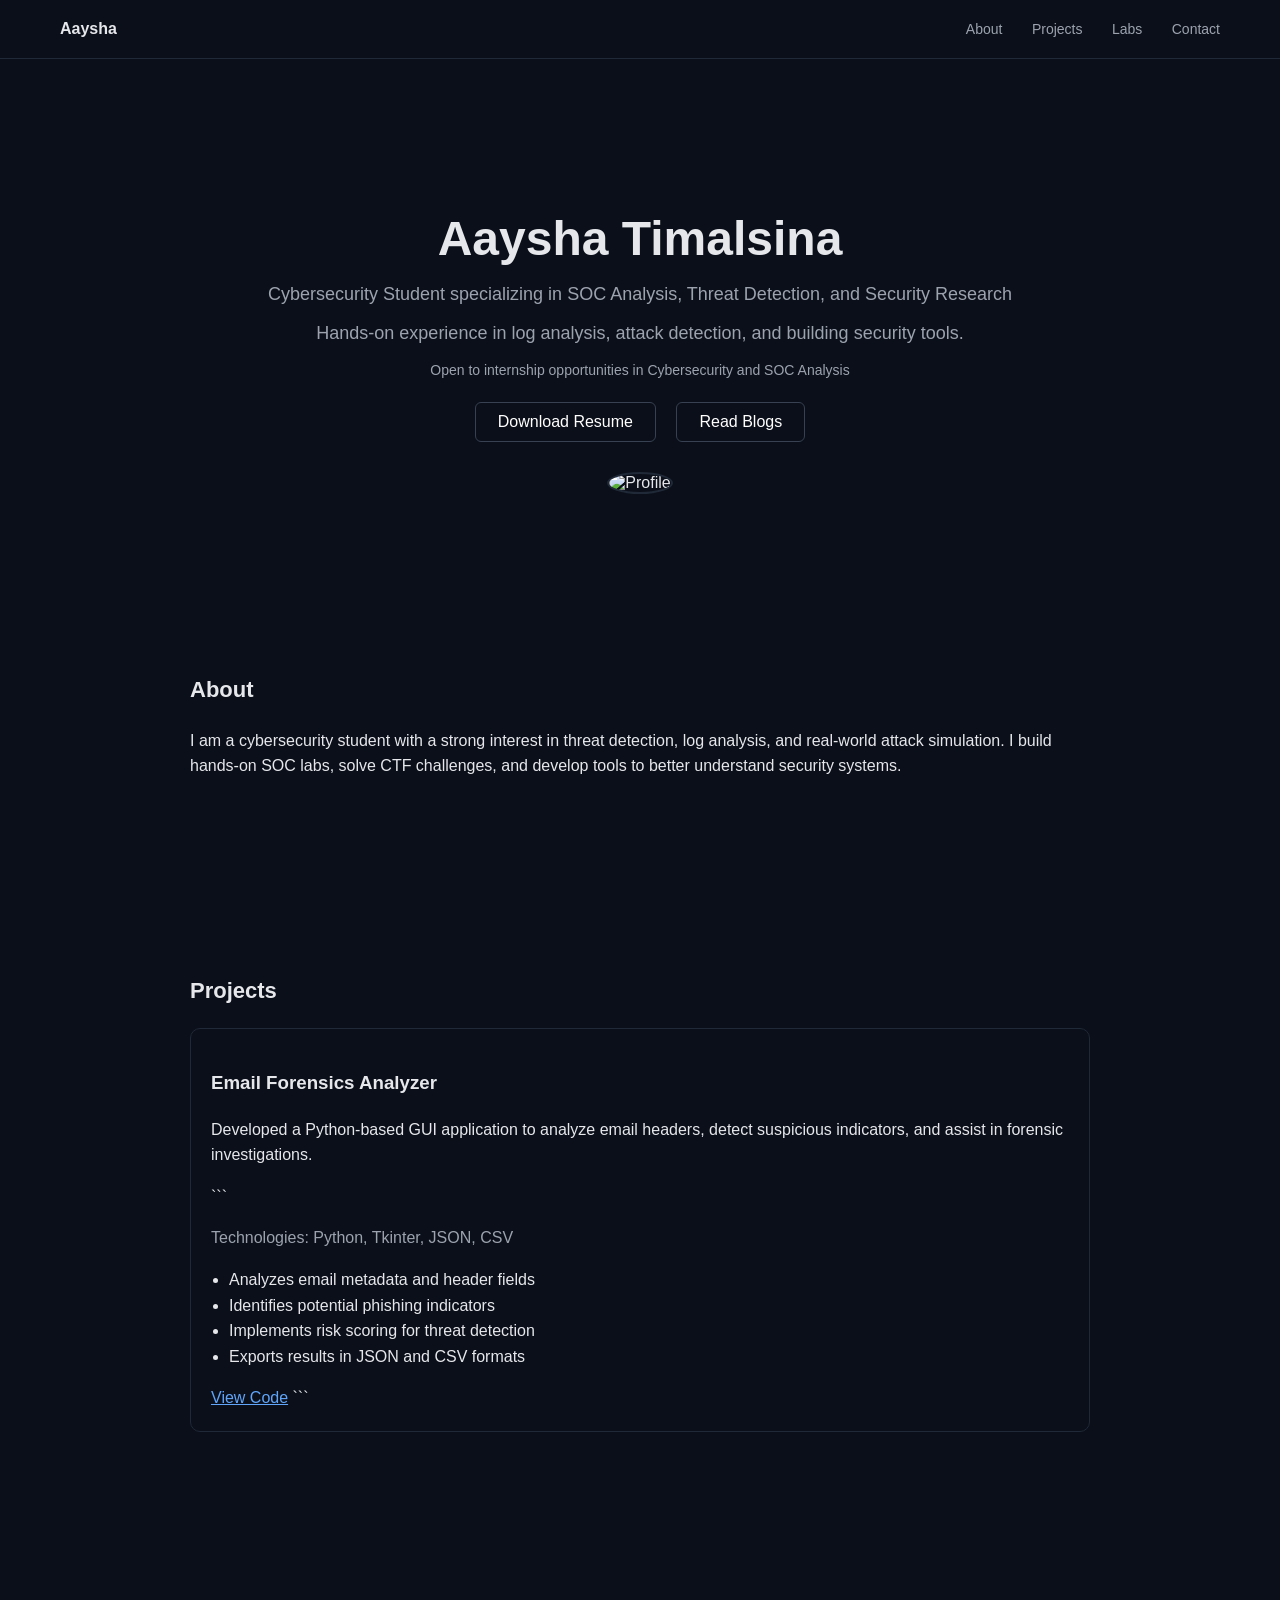
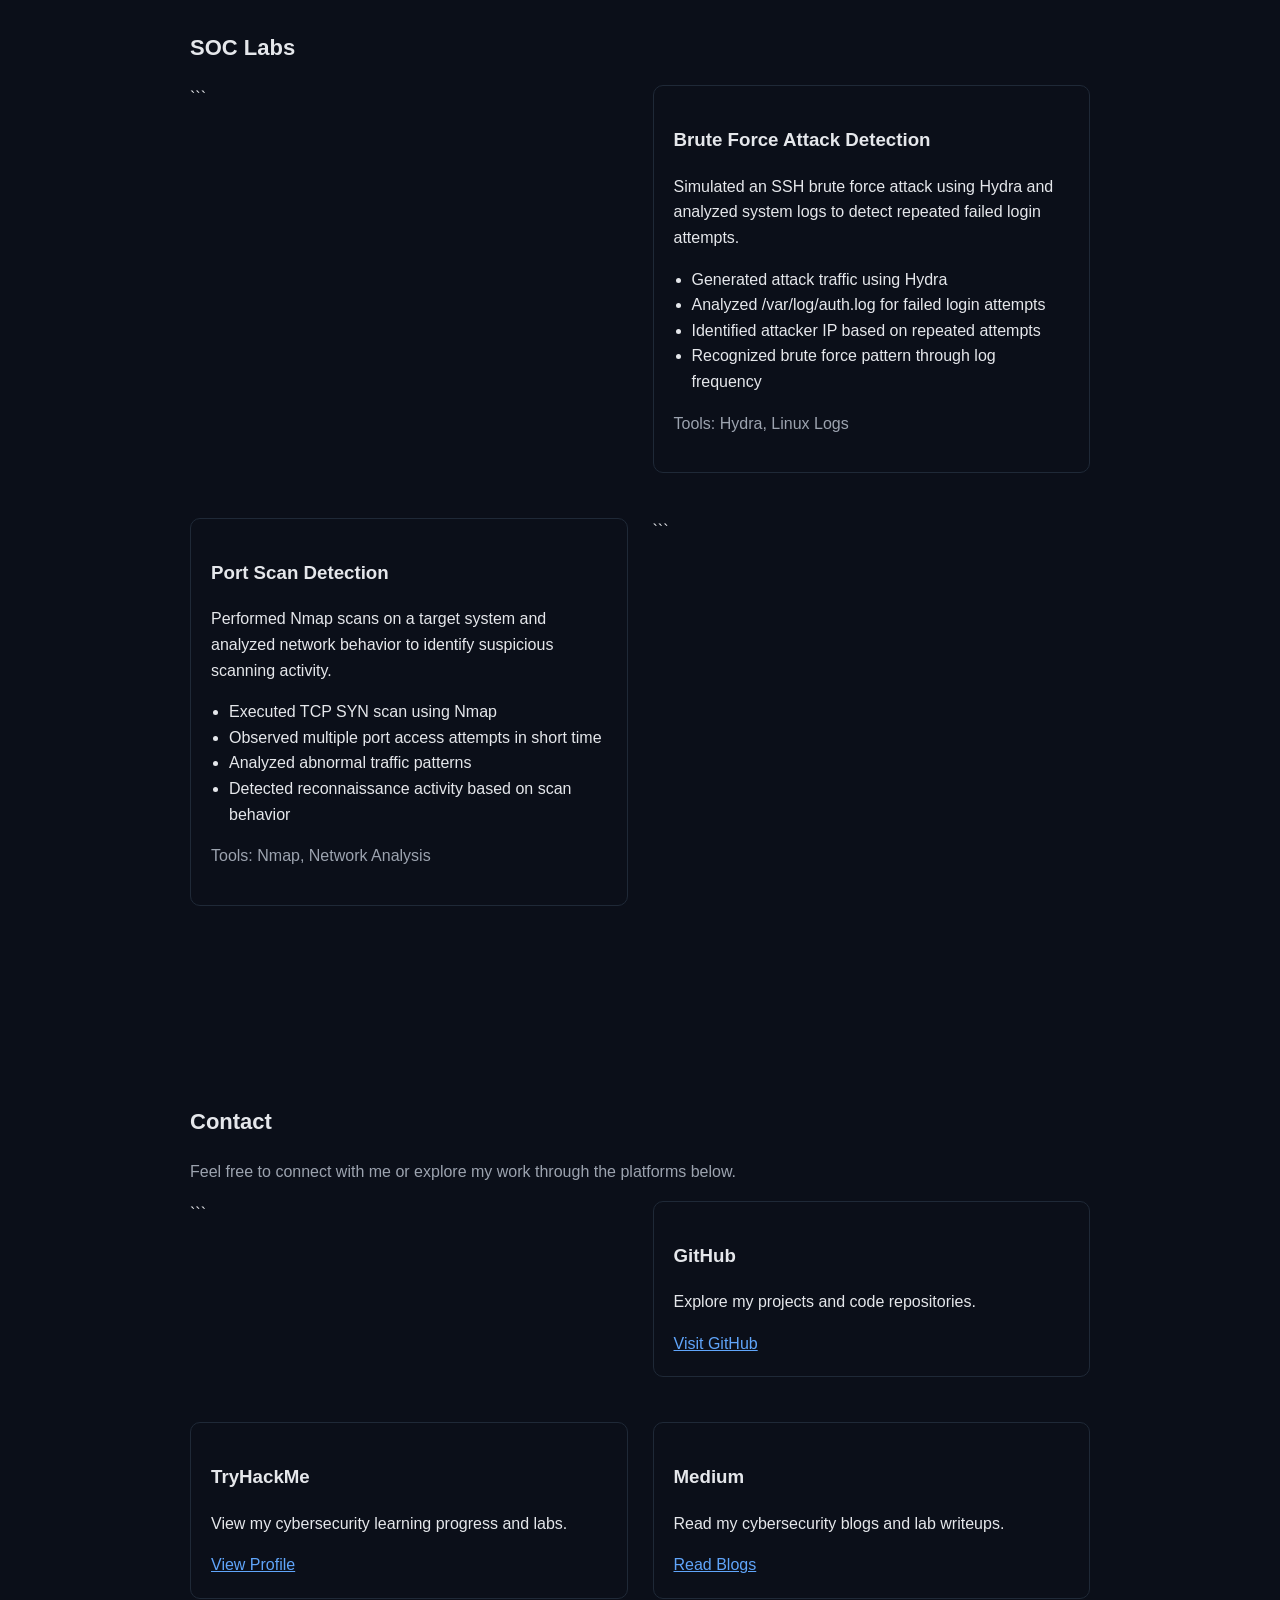
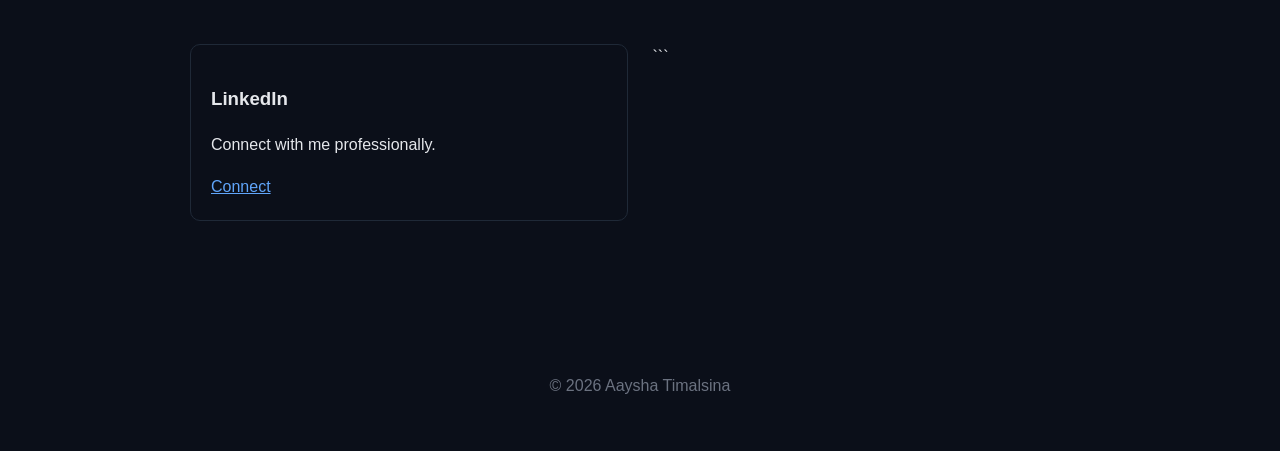
==== commit 184493af: "Update index.html" ====
--- a/index.html
+++ b/index.html
@@ -79,7 +79,8 @@
 section {
   max-width: 900px;
   margin: auto;
-  padding: 60px 20px;
+  padding: 80px 20px;
+  line-height: 1.6;
 }
 
 h2 {
@@ -104,7 +105,12 @@
 .grid {
   display: grid;
   grid-template-columns: 1fr 1fr;
-  gap: 20px;
+  gap: 25px;
+}
+
+/* LIST FIX */
+.card ul {
+  padding-left: 18px;
 }
 
 /* LINKS */
@@ -151,15 +157,18 @@
 </nav>
 
 <div class="hero">
- <h1>Aaysha Timalsina</h1>
- <p>Cybersecurity Student focused on SOC Analysis, Threat Detection, and CTF Challenges</p>
- <p style="color:#6b7280; margin-top:10px;">
+  <h1>Aaysha Timalsina</h1>
+  <p>Cybersecurity Student specializing in SOC Analysis, Threat Detection, and Security Research</p>
+
+  <p style="margin-top:10px;">
     Hands-on experience in log analysis, attack detection, and building security tools.
- </p>
+  </p>
+
+  <p style="margin-top:15px; font-size:14px; color:#9ca3af;">
+    Open to internship opportunities in Cybersecurity and SOC Analysis
+  </p>
 
 <a href="resume.pdf" class="btn">Download Resume</a> <a href="blog.html" class="btn">Read Blogs</a>
-
-  <!-- OPTIONAL PROFILE IMAGE -->
 
   <div class="profile">
     <img src="profile.jpg" alt="Profile">
@@ -180,23 +189,26 @@
 
   <div class="card">
     <h3>Email Forensics Analyzer</h3>
-<p>
-Developed a Python-based GUI application to analyze email headers, detect suspicious indicators,
-and assist in forensic investigations.
+    <p>
+      Developed a Python-based GUI application to analyze email headers, detect suspicious indicators,
+      and assist in forensic investigations.
+    </p>
+
+```
+<p style="color:#9ca3af;">
+  Technologies: Python, Tkinter, JSON, CSV
 </p>
-<p style="color:#6b7280; margin-top:10px;">
-Technologies: Python, Tkinter, JSON, CSV
-</p>
-
-<ul style="margin-top:10px; color:#9ca3af;">
+
+<ul>
   <li>Analyzes email metadata and header fields</li>
   <li>Identifies potential phishing indicators</li>
   <li>Implements risk scoring for threat detection</li>
   <li>Exports results in JSON and CSV formats</li>
 </ul>
 
-<a href="https://github.com/aaysha000/Email_Forensic_Tool">View Project</a>
-<a href="labs.html">View Detailed Analysis</a>
+<a href="https://github.com/aaysha000/Email_Forensic_Tool">View Code</a>
+```
+
   </div>
 
 </section>
@@ -205,86 +217,85 @@
   <h2>SOC Labs</h2>
 
   <div class="grid">
-    <div class="card">
-      <h3>Brute Force Attack Detection</h3>
-<p>
-Simulated an SSH brute force attack using Hydra and analyzed system logs to detect repeated failed login attempts.
-</p>
-
-<ul style="margin-top:10px; color:#9ca3af;">
-  <li>Generated attack traffic using Hydra</li>
-  <li>Analyzed <code>/var/log/auth.log</code> for failed login attempts</li>
-  <li>Identified attacker IP based on repeated attempts</li>
-  <li>Recognized brute force pattern through log frequency</li>
-</ul>
-
-<p style="color:#6b7280; margin-top:10px;">
-Tools: Hydra, Linux Logs
-</p>
-      <a href="labs.html">View Detailed Analysis</a>
-    </div>
-
-```
+
+```
+<div class="card">
+  <h3>Brute Force Attack Detection</h3>
+  <p>
+    Simulated an SSH brute force attack using Hydra and analyzed system logs to detect repeated failed login attempts.
+  </p>
+
+  <ul>
+    <li>Generated attack traffic using Hydra</li>
+    <li>Analyzed /var/log/auth.log for failed login attempts</li>
+    <li>Identified attacker IP based on repeated attempts</li>
+    <li>Recognized brute force pattern through log frequency</li>
+  </ul>
+
+  <p style="color:#9ca3af;">
+    Tools: Hydra, Linux Logs
+  </p>
+</div>
+
 <div class="card">
   <h3>Port Scan Detection</h3>
-<p>
-Performed Nmap scans on a target system and analyzed network behavior to identify suspicious scanning activity.
-</p>
-
-<ul style="margin-top:10px; color:#9ca3af;">
-  <li>Executed TCP SYN scan using Nmap</li>
-  <li>Observed multiple port access attempts in short time</li>
-  <li>Analyzed abnormal traffic patterns</li>
-  <li>Detected reconnaissance activity based on scan behavior</li>
-</ul>
-
-<p style="color:#6b7280; margin-top:10px;">
-Tools: Nmap, Network Analysis
-</p>
-  <a href="labs.html">View Detailed Analysis</a>
+  <p>
+    Performed Nmap scans on a target system and analyzed network behavior to identify suspicious scanning activity.
+  </p>
+
+  <ul>
+    <li>Executed TCP SYN scan using Nmap</li>
+    <li>Observed multiple port access attempts in short time</li>
+    <li>Analyzed abnormal traffic patterns</li>
+    <li>Detected reconnaissance activity based on scan behavior</li>
+  </ul>
+
+  <p style="color:#9ca3af;">
+    Tools: Nmap, Network Analysis
+  </p>
 </div>
 ```
 
   </div>
 
 </section>
-<p style="text-align:center; margin-top:40px; color:#6b7280;">
-Actively seeking internship opportunities in cybersecurity and SOC analysis.
-</p>
+
 <section id="contact">
- <h2>Contact</h2>
-
-<p style="color:#9ca3af;">
-Feel free to connect with me or explore my work through the platforms below.
-</p>
-
-<div class="grid">
-
-  <div class="card">
-    <h3>GitHub</h3>
-    <p>Explore my projects and code repositories.</p>
-    <a href="https://github.com/aaysha000">Visit GitHub</a>
-  </div>
-
-  <div class="card">
-    <h3>TryHackMe</h3>
-    <p>View my cybersecurity learning progress and labs.</p>
-    <a href="https://tryhackme.com/p/aayshatimalsina">View Profile</a>
-  </div>
-
-  <div class="card">
-    <h3>Medium</h3>
-    <p>Read my cybersecurity blogs and lab writeups.</p>
-    <a href="https://medium.com/@aayshatimalsina">Read Blogs</a>
-  </div>
-
-  <div class="card">
-    <h3>LinkedIn</h3>
-    <p>Connect with me professionally.</p>
-    <a href="https://www.linkedin.com/in/aaysha-timalsina-07a197367/">Connect</a>
-  </div>
-
-</div>
+  <h2>Contact</h2>
+
+  <p style="color:#9ca3af;">
+    Feel free to connect with me or explore my work through the platforms below.
+  </p>
+
+  <div class="grid">
+
+```
+<div class="card">
+  <h3>GitHub</h3>
+  <p>Explore my projects and code repositories.</p>
+  <a href="https://github.com/aaysha000">Visit GitHub</a>
+</div>
+
+<div class="card">
+  <h3>TryHackMe</h3>
+  <p>View my cybersecurity learning progress and labs.</p>
+  <a href="https://tryhackme.com/p/aayshatimalsina">View Profile</a>
+</div>
+
+<div class="card">
+  <h3>Medium</h3>
+  <p>Read my cybersecurity blogs and lab writeups.</p>
+  <a href="https://medium.com/@aayshatimalsina">Read Blogs</a>
+</div>
+
+<div class="card">
+  <h3>LinkedIn</h3>
+  <p>Connect with me professionally.</p>
+  <a href="https://www.linkedin.com/in/aaysha-timalsina-07a197367/">Connect</a>
+</div>
+```
+
+  </div>
 
 </section>
 
